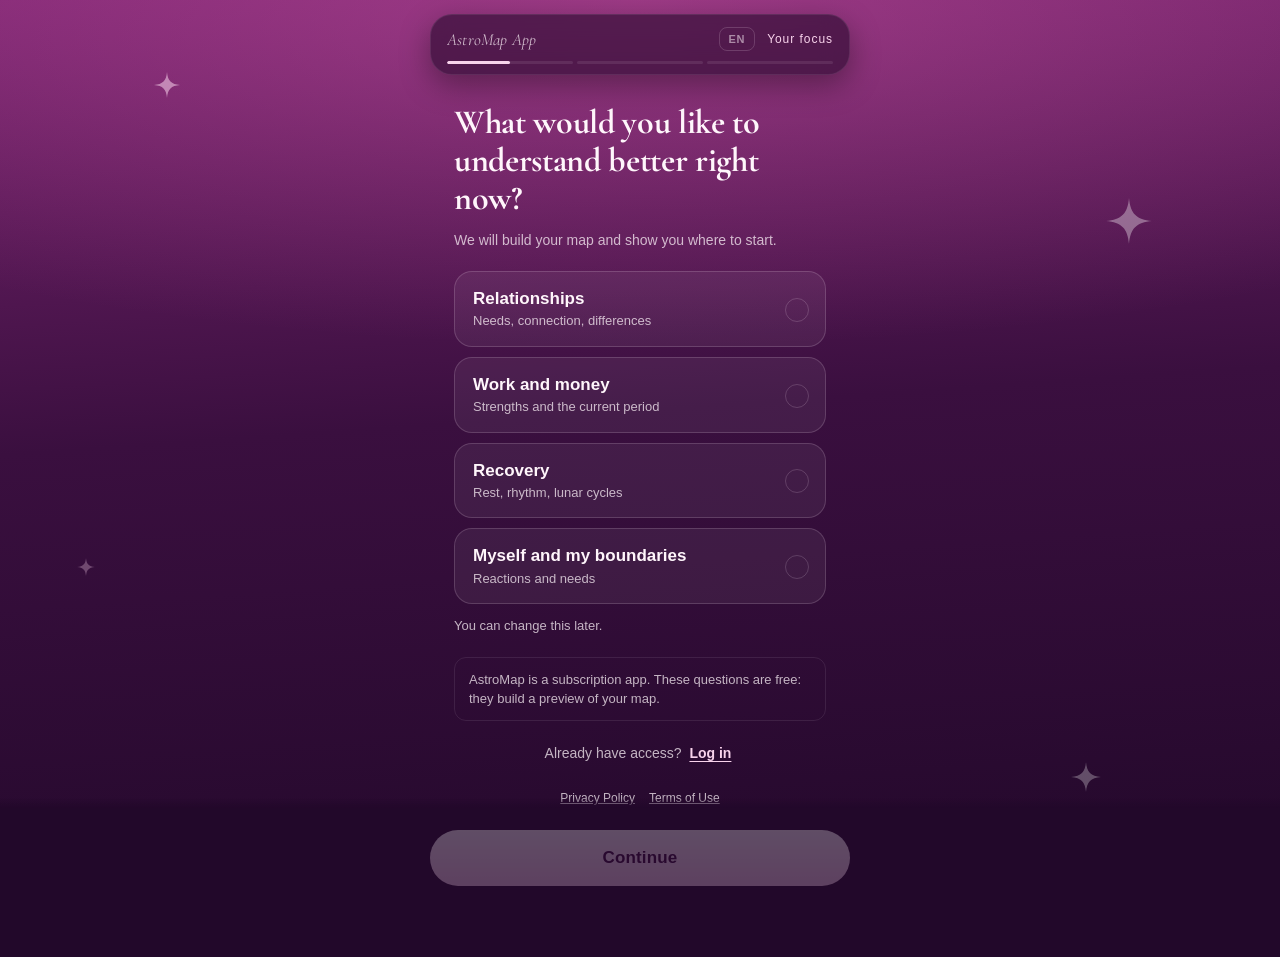
==== funnel/index.html @ 54c9ca43 "Funnel: recolour to the logo palette Plum-purple background with a magenta glow at the top, light pi" ====
<!DOCTYPE html>
<html lang="en">
<head>
<meta charset="utf-8">
<meta name="viewport" content="width=device-width, initial-scale=1, viewport-fit=cover">
<title>AstroMap App</title>
<link rel="icon" href="favicon.ico" sizes="any">
<link rel="icon" type="image/png" sizes="32x32" href="assets/icons/icon-32.png">
<link rel="icon" type="image/png" sizes="192x192" href="assets/icons/icon-192.png">
<link rel="apple-touch-icon" href="assets/icons/apple-touch-icon.png">
<script>
/* Страница открыта внутри нашего же окна оплаты (ссылка Gumroad «Continue
   shopping» ведёт обратно на astromap.me прямо в iframe). Ничего не
   рисуем, ничего не считаем и просим окно закрыться — человек и так уже на
   этой странице, снаружи. Чужие сайты, встроившие нас, сюда не попадают:
   доступ к адресу родителя есть только при общем origin. */
(function () {
  var framedByUs = false;
  try { framedByUs = window.self !== window.top && window.parent.location.origin === location.origin; } catch (e) {}
  if (!framedByUs) { return; }
  window.ASTROMAP_FRAMED = true;
  document.documentElement.style.display = 'none';
  try { window.parent.postMessage('astromap:close-pay', location.origin); } catch (e) {}
})();
</script>
<script>
/* ВСТРОЕННЫЙ БРАУЗЕР TIKTOK И ПЕРЕДАЧА В НАСТОЯЩИЙ.

   Здесь две вещи. Первая — признак «мы внутри TikTok» (window.ASTROMAP_INAPP):
   по нему flow.js открывает чекаут Gumroad окном поверх страницы, а не
   переходом, который TikTok блокирует (см. openEmbeddedCheckout).

   Вторая — запасной путь из этого окна: ссылка «Скопировать»
     astromap.me/?go=monthly&h=<ответы квиза>
   Вставленная в Safari/Chrome, она разбирается ниже: ответы квиза
   кладутся в localStorage (у встроенного браузера оно своё, и без этого
   продукт после оплаты попросил бы дату рождения заново), ставится отметка
   «ушёл на оплату», адрес стирается и страница уходит на чекаут. В Gumroad
   ответы не попадают: адрес стирается до ухода, а на чужой домен браузер
   отдаёт только origin. Старые ссылки с #h по-прежнему понимаются.

   Через «••• → Открыть в браузере» TikTok передаёт ИСХОДНУЮ ссылку из
   профиля, а не текущий адрес, поэтому этот путь ответов не переносит.

   Ссылки чекаута — те же, что CHECKOUT_URL / CHECKOUT_URL_YEAR в
   js/flow.js. Меняешь там — меняй и здесь. */
(function () {
  /* Признак встроенного браузера — не только по словам TikTok в
     user-agent: у разных версий и платформ строка разная, и на одном
     телефоне второй тестов TikTok не распознавался — страница делала
     автоматический переход, и TikTok показывал экран блокировки. Поэтому
     ещё и общий признак встроенного браузера:
       iPhone — у Safari, Chrome, Firefox и Edge в user-agent всегда есть
         «Safari/», у встроенных браузеров приложений (WKWebView) — нет.
         Сайт с домашнего экрана тоже без «Safari/», его отличает
         navigator.standalone.
       Android — встроенный браузер (WebView) помечен «; wv)». */
  var ua = navigator.userAgent;
  var INAPP = /musical_ly|bytedance|tiktok|trill_|aweme|bytelocale/i.test(ua) ||
    (/iPhone|iPad|iPod/.test(ua) && !/Safari\//.test(ua) && navigator.standalone !== true) ||
    (/Android/.test(ua) && /; wv\)/.test(ua));
  /* Проверка без телефона: localStorage.setItem('astromap.qa.inapp', '1')
     в консоли включает тот же режим, removeItem — выключает. */
  try { if (localStorage.getItem('astromap.qa.inapp') === '1') { INAPP = true; } } catch (e) {}
  window.ASTROMAP_INAPP = INAPP;
  /* Для ?fpdebug: три последних захода — когда, внутри TikTok или нет, с
     каким адресом (параметр h с ответами вырезан). По ним видно, открыл ли
     TikTok по «Открыть в браузере» ссылку с ?src=tiktok. */
  try {
    if (!/[?&]fpdebug(=|&|$)/.test(location.search)) {
      var log = JSON.parse(localStorage.getItem('astromap.dbg.landings') || '[]');
      log.unshift({ at: new Date().toISOString().slice(11, 19), inapp: INAPP,
        url: location.pathname + location.search.replace(/([?&]h=)[^&]*/, '$1…') });
      localStorage.setItem('astromap.dbg.landings', JSON.stringify(log.slice(0, 3)));
    }
  } catch (e) {}
  var CHECKOUT = {
    monthly: 'https://astromap.gumroad.com/l/astromap?monthly=true&wanted=true',
    yearly: 'https://astromap.gumroad.com/l/astromap?yearly=true&wanted=true'
  };
  var LANGS = ['en', 'pl', 'ru', 'uk', 'de', 'es', 'fr', 'it', 'pt', 'tr'];
  if (window.ASTROMAP_FRAMED) { return; }
  try {
    var q = new URLSearchParams(location.search);
    var plan = q.get('go');
    if (!CHECKOUT[plan] || INAPP) { return; }
    var h = (location.hash.match(/[#&]h=([^&]+)/) || [])[1] || q.get('h');
    if (h) {
      var bin = atob(h.replace(/-/g, '+').replace(/_/g, '/'));
      var bytes = new Uint8Array(bin.length);
      for (var i = 0; i < bin.length; i++) { bytes[i] = bin.charCodeAt(i); }
      var data = JSON.parse(new TextDecoder().decode(bytes));
      if (data && data.f && data.f.dob && data.f.dob.y) {
        localStorage.setItem('astromap.funnel', JSON.stringify(data.f));
      }
      var variant = data && data.f && data.f.v === 'q2' ? 'q2' : 'a';
      if (data && LANGS.indexOf(data.l) >= 0) { localStorage.setItem('astromap.lang', data.l); }
    }
    localStorage.setItem('astromap.checkout', JSON.stringify({ plan: plan, at: Date.now() }));
    sessionStorage.setItem('astromap.checkoutTab', '1');
    /* Этот переход — не новый заход по ссылке, а продолжение того же. */
    sessionStorage.setItem('astromap.visit', '1');
    window.ASTROMAP_HANDOFF = true;
    history.replaceState(null, '', location.pathname);
    /* Метка варианта эксперимента — см. withVariant() в flow.js. */
    location.replace(CHECKOUT[plan] + '&astro_v=' + (typeof variant === 'string' ? variant : 'a'));
  } catch (e) { /* битая ссылка — просто показываем воронку */ }
})();
</script>
<script>
/* Заход по ссылке — один на вкладку, в счётчик cf-worker/visits.js.
   Источник — ?utm_source (или короткое ?src), кампания — ?utm_campaign;
   без меток — домен, с которого перешли, иначе direct. Отправляется ДО
   переадресации ниже, чтобы купившие, пришедшие по ссылке, тоже
   считались: sendBeacon доживает до конца запроса и после ухода со страницы.

   Метка в sessionStorage — чтобы смена языка (это перезагрузка страницы)
   и «Назад» с чекаута не считались новым заходом. Тело — text/plain: так
   запрос «простой», без предварительного OPTIONS. Ни cookies, ни
   идентификатора человека не отправляется. Пустой VISITS_URL — ничего
   не шлём. */
(function () {
  var VISITS_URL = 'https://astromap-visits.egorrut3030.workers.dev/hit';
  try {
    if (!VISITS_URL || window.ASTROMAP_FRAMED || sessionStorage.getItem('astromap.visit')) { return; }
    sessionStorage.setItem('astromap.visit', '1');
    var q = new URLSearchParams(location.search);
    var source = q.get('utm_source') || q.get('src') || '';
    if (!source && document.referrer) {
      var host = new URL(document.referrer).hostname.replace(/^www\./, '');
      if (host && host !== location.hostname) { source = host; }
    }
    var body = JSON.stringify({ source: source || 'direct', campaign: q.get('utm_campaign') || '' });
    var blob = new Blob([body], { type: 'text/plain' });
    if (!(navigator.sendBeacon && navigator.sendBeacon(VISITS_URL, blob))) {
      fetch(VISITS_URL, { method: 'POST', body: blob, keepalive: true, mode: 'no-cors' })
        .catch(function () {});
    }
  } catch (e) { /* приватный режим или старый браузер — без счётчика */ }
})();
</script>
<script>
/* Воронка и продукт живут на одном адресе (astromap.me и astromap.me/product/),
   но человек, который уже купил, не должен снова проходить квиз и пейволл.
   Поэтому до отрисовки чего-либо:

   - доступ подтверждён (astromap.access, его пишет гейт продукта) → сразу в
     продукт;
   - доступа нет, но за последние трое суток человек ушёл на оплату
     (astromap.checkout, пишет flow.js перед переходом на Gumroad) → на гейт
     продукта в режиме «ключ пришёл на почту». Там же есть ссылка обратно на
     оплату — на случай, если он её не завершил.

   Один домен здесь не случайность: localStorage общий только в пределах
   одного origin, а продукт забирает из него данные квиза (astromap.funnel).
   Вынести продукт на поддомен значит потерять этот стык.

   ?funnel в адресе отключает переадресацию — чтобы можно было посмотреть
   воронку с браузера, где продукт уже открыт. */
(function () {
  /* Пришёл из TikTok в настоящий браузер (?src=tiktok — это ссылка из
     профиля, которую TikTok отдаёт по «Открыть в браузере»): сначала
     flow.js спрашивает воркер, нет ли ожидающей оплаты с этого телефона
     (кнопка «Оплатить через Apple Pay» в TikTok), и только если нет —
     вызывает эту переадресацию сам. Иначе старая отметка «ушёл на оплату»
     увела бы на гейт раньше, чем мы узнаем, что человек пришёл платить. */
  window.ASTROMAP_PAID_REDIRECT = paidRedirect;
  if (window.ASTROMAP_FRAMED) { return; }
  if (!window.ASTROMAP_INAPP && /[?&]src=tiktok(&|$)/.test(location.search)) {
    window.ASTROMAP_TT_ARRIVAL = true;
    return;
  }
  paidRedirect();
  function paidRedirect() {
  try {
    if (window.ASTROMAP_HANDOFF) { return; }   /* уже уходим на чекаут */
    /* Внутри TikTok — никаких автоматических переходов. Его браузер
       блокирует переход, который страница делает сама, без нажатия:
       купивший (или просто открывший окно оплаты) человек, вернувшись на
       astromap.me, видел вместо сайта «Open this link in your browser» с
       адресом product/?paid=1. Там остаётся воронка, а вход — по ссылке
       «Войти» на первом экране, то есть по нажатию. */
    if (window.ASTROMAP_INAPP) { return; }
    if (/[?&](funnel|fpdebug)(=|&|$)/.test(location.search)) { return; }
    var a = JSON.parse(localStorage.getItem('astromap.access') || 'null');
    if (a && a.email && a.licenseKey) { window.ASTROMAP_LEAVING = true; location.replace('product/'); return; }
    /* Та же вкладка, из которой уходили на оплату (sessionStorage живёт до
       закрытия вкладки), — это почти всегда «Назад» с чекаута Gumroad без
       оплаты. Его не отправляем на гейт с «ключ летит на почту». */
    if (sessionStorage.getItem('astromap.checkoutTab')) { return; }
    /* Пришёл из TikTok по ссылке из профиля, а ожидающей оплаты не нашлось:
       отметка «ушёл на оплату» тут почти наверняка старая, и экран «ключ
       летит на почту» человеку, который пришёл покупать, только мешает. */
    if (window.ASTROMAP_TT_ARRIVAL) { return; }
    var co = JSON.parse(localStorage.getItem('astromap.checkout') || 'null');
    if (co && co.at && Date.now() - co.at < 72 * 3600 * 1000) {
      /* Флаг для flow.js: страница уходит, шаги воронки не считаем. */
      window.ASTROMAP_LEAVING = true;
      location.replace('product/?paid=1');
    }
  } catch (e) { /* приватный режим — просто показываем воронку */ }
  }
})();
</script>
<script>
/* Язык выбирается до загрузки текстов: copy.js читает window.ASTROMAP_LANG.
   SUPPORTED держать в паре с ключами в copy.js и reading-copy.js и с пунктами
   меню #langMenu ниже. Ключ общий с продуктом — astromap.lang, поэтому язык,
   выбранный до оплаты, открывается и после неё.

   Если явного выбора ещё нет, один раз подставляем язык браузера
   (navigator.languages) — это не геолокация, а стандартный сигнал
   предпочтения, доступный статичному сайту. Так же сделано в продукте. */
(function () {
  var SUPPORTED = ['en', 'pl', 'ru', 'uk', 'de', 'es', 'fr', 'it', 'pt', 'tr'];
  var l = null;
  try { l = localStorage.getItem('astromap.lang'); } catch (e) {}
  if (!l) {
    var cands = (navigator.languages && navigator.languages.length)
      ? navigator.languages : [navigator.language || 'en'];
    for (var i = 0; i < cands.length && !l; i++) {
      var code = String(cands[i]).slice(0, 2).toLowerCase();
      if (SUPPORTED.indexOf(code) >= 0) { l = code; }
    }
  }
  if (!l || SUPPORTED.indexOf(l) < 0) { l = 'en'; }
  window.ASTROMAP_LANG = l;
  document.documentElement.lang = l;
})();
</script>
<script>
/* ВОРОНКА: основная — квиз v2 ('q2', js/quiz.js). Прежняя воронка ('a',
   экраны s1–s7 в flow.js) осталась в коде как запасная и открывается только
   по ?quiz=1 — в этой вкладке, без запоминания, чтобы случайная ссылка не
   закрепила человека в старой версии. Старое значение astromap.variant
   (времён теста 50/50) больше не читается: все видят квиз v2.

   ASTROMAP_TEST — проверочный заход: ?src=test…/utm_source=test…, метки
   deploy…/…check… (те же правила, что у сводки заходов) и localhost. Шаги
   воронки с такой вкладки не отправляются. */
(function () {
  var v = 'q2';
  try {
    var q = new URLSearchParams(location.search);
    if (q.get('quiz') === '1') { sessionStorage.setItem('astromap.oldFunnel', '1'); }
    if (q.get('quiz') === '2') { sessionStorage.removeItem('astromap.oldFunnel'); }
    if (sessionStorage.getItem('astromap.oldFunnel') === '1') { v = 'a'; }
    var src = String(q.get('utm_source') || q.get('src') || '').toLowerCase();
    var test = /^test|^deploy|check/.test(src) || /^(localhost|127\.0\.0\.1|\[::1\])$/.test(location.hostname);
    if (test) { sessionStorage.setItem('astromap.test', '1'); }
    window.ASTROMAP_TEST = test || sessionStorage.getItem('astromap.test') === '1';
  } catch (e) { v = 'q2'; }
  window.ASTROMAP_VARIANT = v;
  document.documentElement.setAttribute('data-variant', v);
})();
</script>
<link rel="stylesheet" href="css/tokens.css">
<link rel="stylesheet" href="css/flow.css">
</head>
<body>

<!-- декор фона. SVG инлайновый: <use href="file.svg#id"> не работает по file:// -->
<div class="sky" aria-hidden="true">
  <svg class="s1" viewBox="0 0 100 100"><path d="M50 0C53 34 66 47 100 50 66 53 53 66 50 100 47 66 34 53 0 50 34 47 47 34 50 0Z" fill="#F8D3EC"/></svg>
  <svg class="s2" viewBox="0 0 100 100"><path d="M50 0C53 34 66 47 100 50 66 53 53 66 50 100 47 66 34 53 0 50 34 47 47 34 50 0Z" fill="#FFFFFF"/></svg>
  <svg class="s3" viewBox="0 0 100 100"><path d="M50 0C53 34 66 47 100 50 66 53 53 66 50 100 47 66 34 53 0 50 34 47 47 34 50 0Z" fill="#F8D3EC"/></svg>
  <svg class="s4" viewBox="0 0 100 100"><path d="M50 0C53 34 66 47 100 50 66 53 53 66 50 100 47 66 34 53 0 50 34 47 47 34 50 0Z" fill="#FFFFFF"/></svg>
</div>

<div class="app">

  <header class="top" id="top">
    <div class="top__pill">
      <div class="top__row">
        <!-- Назад и фазы — только у квиза v2 (js/quiz.js). -->
        <button class="top__back hidden" id="qBack" type="button"></button>
        <span class="top__brand" data-t="brand"></span>
        <span class="top__right">
        <!-- Десяти языкам не хватит места рядными пилюлями, как хватало
             двум: кнопка с текущим кодом раскрывает список родных названий.
             Тот же приём, что в шапке продукта. -->
        <span class="lang" role="group" aria-label="Language">
          <button class="lang__b lang__toggle" id="langToggle" type="button"
            aria-haspopup="listbox" aria-expanded="false" aria-controls="langMenu">EN</button>
          <div class="langmenu" id="langMenu" role="listbox" hidden>
            <button class="langmenu__item" type="button" data-lang="en" role="option">English</button>
            <button class="langmenu__item" type="button" data-lang="pl" role="option">Polski</button>
            <button class="langmenu__item" type="button" data-lang="ru" role="option">Русский</button>
            <button class="langmenu__item" type="button" data-lang="uk" role="option">Українська</button>
            <button class="langmenu__item" type="button" data-lang="de" role="option">Deutsch</button>
            <button class="langmenu__item" type="button" data-lang="es" role="option">Español</button>
            <button class="langmenu__item" type="button" data-lang="fr" role="option">Français</button>
            <button class="langmenu__item" type="button" data-lang="it" role="option">Italiano</button>
            <button class="langmenu__item" type="button" data-lang="pt" role="option">Português</button>
            <button class="langmenu__item" type="button" data-lang="tr" role="option">Türkçe</button>
          </div>
        </span>
          <span class="top__pct" id="pct"></span>
        </span>
      </div>
      <div class="bar" id="bar" role="progressbar" aria-valuemin="0" aria-valuemax="100"
           data-tlabel="a11y.progress">
        <i class="bar__seg"></i><i class="bar__seg"></i><i class="bar__seg"></i><i class="bar__seg"></i><i class="bar__seg"></i>
      </div>
    </div>
  </header>

  <main>

    <!-- ===================================================== 1. дата -->
    <section class="scr is-active" id="s1">
      <p class="eyebrow" data-t="s1.eyebrow"></p>
      <h1 class="h1" data-t="s1.title"></h1>
      <div class="fields">
        <div class="field">
          <label class="field__lab" for="d1" data-t="s1.day"></label>
          <select id="d1"></select>
        </div>
        <div class="field">
          <label class="field__lab" for="m1" data-t="s1.month"></label>
          <select id="m1"></select>
        </div>
        <div class="field">
          <label class="field__lab" for="y1" data-t="s1.year"></label>
          <select id="y1"></select>
        </div>
      </div>
      <!-- Результат первого шага — не строчка, а первая точка на карте.
           Круг и легенда рисуются одним и тем же кодом на всех экранах
           (js/wheel.js), поэтому на третьем экране это буквально та же
           карта, в которую доехали ещё две точки. -->
      <div class="res hidden" id="s1res">
        <div class="mapbox" id="s1map"></div>
        <div class="res__lab" data-t="s1.resultLabel"></div>
        <div class="res__val" id="s1sign"></div>
        <div class="res__txt" id="s1line"></div>
        <div class="res__meta" id="s1el"></div>
        <p class="mapnote" id="s1mapnote"></p>
      </div>
      <!-- Вход для тех, кто уже купил, но открыл сайт на новом устройстве
           или после очистки браузера: переадресация в <head> их не видит. -->
      <p class="signin"><span data-t="access.s1Q"></span> <a href="product/" data-t="access.s1Link"></a></p>
    </section>

    <!-- ===================================================== 2. темы -->
    <section class="scr" id="s2">
      <p class="eyebrow" data-t="s2.eyebrow"></p>
      <h1 class="h1" data-t="s2.title"></h1>
      <p class="hint" data-t="s2.hint"></p>
      <div class="tiles" id="tiles" role="group" data-tlabel="a11y.themes"></div>
    </section>

    <!-- ===================================================== 3. время и место -->
    <section class="scr" id="s3">
      <p class="eyebrow" data-t="s3.eyebrow"></p>
      <h1 class="h1" data-t="s3.title"></h1>
      <p class="hint" data-t="s3.hint"></p>
      <div class="fields">
        <div class="field">
          <label class="field__lab" for="hh" data-t="s3.hour"></label>
          <select id="hh"></select>
        </div>
        <div class="field">
          <label class="field__lab" for="mm" data-t="s3.minute"></label>
          <select id="mm"></select>
        </div>
      </div>
      <label class="check">
        <input type="checkbox" id="noTime">
        <span data-t="s3.unknown"></span>
      </label>
      <!-- Город ищется, а не выбирается из списка: список один на все десять
           языков и в нём 864 города — прокруткой такой не берут. Поиск
           понимает кириллицу и местные написания (см. cities.js). -->
      <div class="fields fields--stack">
        <div class="field field--wide citypick">
          <label class="field__lab" for="city" data-t="s3.city"></label>
          <!-- Поле и подсказки в отдельной обёртке: меню отсчитывается от её
               низа, то есть висит прямо под полем, а не под ссылкой ручного
               ввода, как было, когда якорем служил весь .citypick. -->
          <div class="citypick__box">
            <input type="text" id="city" class="citypick__input" autocomplete="off"
              role="combobox" aria-expanded="false" aria-autocomplete="list" aria-controls="cityMenu">
            <div class="citypick__menu" id="cityMenu" role="listbox" hidden></div>
          </div>
          <input type="hidden" id="cityJson" value="">
          <button type="button" class="citypick__manualtoggle" id="cityManual"></button>
          <div class="citypick__manualbox" id="cityManualBox" hidden>
            <input type="text" id="cityManualName" autocomplete="off">
            <select id="cityManualOffset"></select>
            <button type="button" class="citypick__manualapply" id="cityManualApply"></button>
          </div>
        </div>
      </div>
      <!-- Стадии расчёта. Каждая строка соответствует операции, которая
           действительно выполняется в этот момент (см. calcChart в flow.js);
           выдуманных шагов здесь нет. -->
      <ol class="calc hidden" id="calc"></ol>
      <div class="mapbox hidden" id="s3map"></div>

      <!-- Большая тройка одним объектом, а не тремя карточками подряд:
           Солнце, Луна и Асцендент — это одна конфигурация, и три
           отдельных блока читались бы как три независимых результата. -->
      <div class="big3 hidden" id="big3"></div>
      <p class="res__meta hidden" id="s3note"></p>
    </section>

    <!-- ===================================================== 4. партнёр -->
    <section class="scr" id="s4">
      <p class="eyebrow" data-t="s4.eyebrow"></p>
      <h1 class="h1" data-t="s4.title"></h1>
      <p class="hint" data-t="s4.hint"></p>
      <div class="fields">
        <div class="field">
          <label class="field__lab" for="d2" data-t="s1.day"></label>
          <select id="d2"></select>
        </div>
        <div class="field">
          <label class="field__lab" for="m2" data-t="s1.month"></label>
          <select id="m2"></select>
        </div>
        <div class="field">
          <label class="field__lab" for="y2" data-t="s1.year"></label>
          <select id="y2"></select>
        </div>
      </div>
      <div class="score hidden" id="scoreBox">
        <div class="score__num" id="scoreNum">0</div>
        <div class="score__lab" data-t="s4.scoreLabel"></div>
        <div class="track"><i class="track__fill" id="scoreFill"></i></div>
        <div class="score__t" id="scoreT"></div>
        <div class="score__d" id="scoreD"></div>
        <div class="score__foot" data-t="s4.scoleFoot"></div>
      </div>
    </section>

    <!-- ===================================================== 5. сводка -->
    <section class="scr" id="s5">
      <p class="eyebrow" data-t="s5.eyebrow"></p>
      <h1 class="h1" data-t="s5.title"></h1>
      <!-- Собранная карта, а не сводка формы: круг, который человек строил
           четыре экрана, его основа, его фокус и небо над ней прямо сейчас.
           Таблица «ключ — значение» на этом месте читалась как страница
           подтверждения заказа. -->
      <div class="mapbox" id="s5map"></div>
      <div class="sum" id="sum"></div>

      <!-- Превью продукта на данных этого человека. Считается тем же кодом,
           что и сам продукт (см. js/preview.js), поэтому цифры здесь и после
           оплаты — один расчёт. Если ядро не загрузилось, блок остаётся
           пустым и экран работает как раньше. -->
      <section class="pv hidden" id="pv">
        <h2 class="pv__h" id="pvH"></h2>
        <p class="pv__sub" id="pvSub"></p>
        <div class="pv__tabs" id="pvTabs" role="tablist"></div>
        <div class="pv__body" id="pvBody"></div>
      </section>

      <p class="hint" data-t="s5.ready"></p>
    </section>

    <!-- ===================================================== 6. пейволл -->
    <section class="scr" id="s6">
      <p class="eyebrow" data-t="paywall.eyebrow"></p>
      <h1 class="h1" data-t="paywall.title"></h1>
      <!-- Пейволл показывает ИХ карту и ИХ небо, а не общий прайс: человек
           к этому моменту уже видел продукт в превью, и цена продолжает
           начатое, а не открывает новую сделку. -->
      <p class="pw__me" id="pwMe"></p>

      <!-- Цена стоит сразу под строкой про фокус, а не в конце экрана: до
           переноса она лежала после карты, блока «небо движется» и списка
           «что открывается», то есть ниже сгиба на любом телефоне, и её
           видели только те, кто долистал. Условия подписки (planDisc) едут
           вместе с ценой — это один блок, и разносить их нельзя.
           Строка согласия остаётся внизу, рядом с кнопкой, на которую
           ссылается. -->
      <div class="plan">
        <div class="plan__t" data-t="paywall.planTitle"></div>
        <div class="plan__p" id="planPrice"></div>
        <div class="plan__after" id="planAfter"></div>
        <p class="disc" id="planDisc"></p>
      </div>

      <!-- Ключ приходит на почту — говорим это ДО оплаты, крупно, а не
           мелким шрифтом: иначе после Gumroad человек не знает, что искать. -->
      <div class="keynote">
        <svg class="keynote__ic" viewBox="0 0 48 40" aria-hidden="true">
          <rect x="2" y="8" width="44" height="30" rx="6" fill="none" stroke="currentColor" stroke-width="2.4"/>
          <path d="M3.5 10.5 24 25l20.5-14.5" fill="none" stroke="currentColor" stroke-width="2.4" stroke-linejoin="round"/>
          <circle cx="36" cy="8" r="6.5" fill="#3A0F3F" stroke="currentColor" stroke-width="2.4"/>
          <path d="M36 5v6M33 8h6" stroke="currentColor" stroke-width="2.4" stroke-linecap="round"/>
        </svg>
        <div>
          <div class="keynote__t" data-t="access.keyTitle"></div>
          <p class="keynote__d" data-t="access.keyText"></p>
        </div>
      </div>

      <div class="mapbox mapbox--pw" id="pwMap"></div>
      <div class="pw__moves" id="pwMoves"></div>
      <div class="inc" id="inc"></div>

      <!-- Соцдоказательства здесь нет намеренно: цифр пользователей у продукта
           пока не существует. Когда появятся реальные — вставлять сюда,
           селектор .plan + .proof, и только проверяемые формулировки. -->

      <p class="legal" id="legal"></p>
      <p class="legal checkout-note hidden" id="checkoutNote"></p>
      <p class="signin"><span data-t="access.paidQ"></span> <a href="product/" data-t="access.paidLink"></a></p>
    </section>

    <!-- ===================================================== 7. recovery -->
    <section class="scr" id="s7">
      <p class="eyebrow" data-t="paywall.eyebrow"></p>
      <h1 class="h1" data-t="recovery.title"></h1>
      <p class="hint" data-t="recovery.sub"></p>

      <!-- Опроса «что вас остановило» здесь больше нет: отказ от месячного
           плана ведёт прямо к годовому, без промежуточного шага. Блок
           годового плана поэтому и не скрыт — он единственное, что на этом
           экране есть. -->
      <div class="alt" id="altBox">
        <div class="alt__t" data-t="recovery.yearTitle"></div>
        <div class="alt__p" id="onePrice"></div>
        <p class="disc" id="oneDisc"></p>
        <!-- Экран годового плана — это списание денег, значит нужна та же
             строка согласия, что и на пейволле, с названием ЭТОЙ кнопки. -->
        <p class="legal" id="legalYear"></p>
        <p class="legal checkout-note hidden" id="checkoutNoteYear"></p>
      </div>

      <!-- Ключ приходит на почту — говорим это ДО оплаты, крупно, а не
           мелким шрифтом: иначе после Gumroad человек не знает, что искать. -->
      <div class="keynote">
        <svg class="keynote__ic" viewBox="0 0 48 40" aria-hidden="true">
          <rect x="2" y="8" width="44" height="30" rx="6" fill="none" stroke="currentColor" stroke-width="2.4"/>
          <path d="M3.5 10.5 24 25l20.5-14.5" fill="none" stroke="currentColor" stroke-width="2.4" stroke-linejoin="round"/>
          <circle cx="36" cy="8" r="6.5" fill="#3A0F3F" stroke="currentColor" stroke-width="2.4"/>
          <path d="M36 5v6M33 8h6" stroke="currentColor" stroke-width="2.4" stroke-linecap="round"/>
        </svg>
        <div>
          <div class="keynote__t" data-t="access.keyTitle"></div>
          <p class="keynote__d" data-t="access.keyText"></p>
        </div>
      </div>
      <p class="signin"><span data-t="access.paidQ"></span> <a href="product/" data-t="access.paidLink"></a></p>
    </section>

  </main>
</div>

<div class="dock">
  <div class="dock__in">
    <button class="cta cta--ghost hidden" id="ghost" type="button"></button>
    <button class="cta" id="cta" type="button" disabled></button>
  </div>
</div>

<script src="js/cities.js"></script>
<script src="js/wheel.js"></script>
<script src="js/preview.js"></script>
<script src="js/astro.js"></script>
<script src="js/copy.js"></script>
<!-- Тексты выбранного языка. В copy.js лежат только en и pl, остальные восемь
     — отдельными файлами по 14–21 КБ, и подключается ровно один: грузить
     все десять ради одного было бы около 350 КБ до первой отрисовки.

     document.write здесь потому, что статике больше нечем: src в разметке
     не бывает динамическим, а любая асинхронная догрузка означала бы, что
     flow.js стартует раньше текстов. Запись синхронная, скрипт свой же,
     не со стороннего домена — это тот случай, где браузеры её не режут.
     Файла нет или не догрузился — COPY остаётся английским, и воронка
     работает дальше. -->
<script>
(function () {
  var l = window.ASTROMAP_LANG;
  if (l && l !== 'en' && l !== 'pl') {
    document.write('<script src="js/lang/' + l + '.js"><\/script>');
  }
})();
</script>
<script src="js/flow.js"></script>
<!-- Квиз v2 — только в его варианте эксперимента: прежней воронке эти
     25 КБ не нужны. Тексты: английский (он же запасной) + один язык. -->
<script>
(function () {
  if (window.ASTROMAP_VARIANT !== 'q2' || window.ASTROMAP_HANDOFF || window.ASTROMAP_FRAMED) { return; }
  var l = window.ASTROMAP_LANG;
  document.write('<script src="js/quiz-copy.js"><\/script>');
  if (l && l !== 'en') { document.write('<script src="js/lang/' + l + '-quiz.js"><\/script>'); }
  document.write('<script src="js/quiz.js"><\/script>');
})();
</script>
</body>
</html>
---- funnel/css/tokens.css ----
/* tokens.css — палитра и типографика воронки AstroMap App.
   Макета не было: значения выбраны мной, поэтому в комментарии указано
   назначение и контраст, а не узел Figma.

   Палитра «ночное небо» выбрана специально отличной от всех четырёх серий
   постеров (крем/чёрный, бордо, розово-сиреневый, ледяной), чтобы воронка
   читалась как продукт, а не как ещё один баннер.
*/
:root {
  /* ПАЛИТРА ЛОГОТИПА: сливово-фиолетовый фон с мадженто-свечением сверху
     и светлая розово-белая «планета» вторым цветом. Контраст проверен
     числами на самом светлом (#7A2470, только под шапкой) и основном фоне. */

  /* фон */
  --bg-0:        #3A0F3F;   /* основной фон страницы */
  --bg-1:        #7A2470;   /* верх градиента — свечение, как вокруг планеты */
  --bg-2:        #22082A;   /* низ градиента */
  --glow:        rgba(214, 92, 170, 0.42);  /* радиальное свечение сверху */

  /* текст */
  --ink:         #FFF6FB;   /* основной текст. На --bg-0 контраст 15:1 */
  --ink-dim:     rgba(255, 246, 251, 0.72);  /* подписи, хинты. ~8.2:1 */
  --ink-faint:   rgba(255, 246, 251, 0.52);  /* legal, сноски. ~4.8:1 */

  /* второй цвет — светлая «планета». Имена --gold* оставлены, чтобы не
     переписывать сотню правил: это роль (акцент), а не оттенок. */
  --gold:        #F8D3EC;   /* заливка CTA, цифры, активная рамка */
  --gold-soft:   rgba(248, 211, 236, 0.16);  /* фон выбранной плитки */
  --gold-line:   rgba(248, 211, 236, 0.50);  /* рамка выбранной плитки */
  --on-gold:     #3B0E3E;   /* текст на светлой заливке. Контраст 11.8:1 */
  --cta-fill:    linear-gradient(180deg, #FFFFFF 0%, #F6D2EA 100%);

  /* поверхности */
  --card:        rgba(255, 255, 255, 0.06);
  --card-line:   rgba(255, 236, 248, 0.17);
  --card-line-2: rgba(255, 236, 248, 0.09);

  /* геометрия */
  --pad:         24px;      /* боковой отступ; на 320px становится 16px */
  --radius:      18px;
  --radius-sm:   12px;
  --cta-h:       56px;

  /* типографика */
  --serif: 'CormorantG', 'Cormorant Garamond', Georgia, serif;
  --sans:  -apple-system, BlinkMacSystemFont, 'Segoe UI', Roboto,
           'Helvetica Neue', Arial, sans-serif;

  /* Дисплейные кегли. Серif — только заголовки и цифры результата.
     UI-текст, кнопки и legal — sans: Cormorant на 13px нечитаем. */
  --t-h1:        34px;
  --t-h1-lh:     38px;      /* высота задана явно: line-height множителем
                               ломает вертикаль при смене текста */
  --t-eyebrow:   13px;
  --t-body:      15px;
  --t-legal:     11px;
  --t-display:   44px;      /* знак/градус в карточке результата */
}

@font-face {
  font-family: 'CormorantG';
  src: url('../assets/fonts/CG-Roman.ttf') format('truetype');
  font-weight: 300 700;
  font-style: normal;
  font-display: swap;
}
@font-face {
  font-family: 'CormorantG';
  src: url('../assets/fonts/CG-Italic.ttf') format('truetype');
  font-weight: 300 700;
  font-style: italic;
  font-display: swap;
}
---- funnel/css/flow.css ----
/* flow.css — вёрстка экранов воронки.
   Ограничения из handoff.md соблюдены:
   - никакого flex `gap` (не работает в Safari < 14.1) — только margin;
   - SVG-спрайт инлайновый в index.html, чтобы работал по file://;
   - проверено на 320px и на высоком экране.
*/

* { margin: 0; padding: 0; box-sizing: border-box; }

html, body { height: 100%; }

/* ФОН ВОРОНКИ. Одно место на все экраны и обе страницы.

   ЧТО БЫЛО СЛОМАНО. Градиент стоял на body без background-repeat, то есть с
   умолчанием `repeat`. Плитка градиента высотой в экран замощала страницу по
   вертикали, и на каждой границе плиток тёмный конец (--bg-2) стыкался с
   фиолетовым началом (--bg-1) — резкой горизонтальной линией. Замер при
   прокрутке на 400px: соседние строки пикселей #0a0b1d и #161239, скачок
   яркости 47. Именно эта линия видна на скриншотах с телефона, и из-за неё
   же «фон менялся» между шагами: чем длиннее страница, тем больше плиток и
   тем в других местах экрана оказывались стыки.

   ЧТО ТЕПЕРЬ. no-repeat — плитка одна. Высота задана в единицах экрана, а не
   в процентах от страницы: процент считался бы от высоты документа, а она у
   воронки на каждом шаге своя (форма 780px, расчёт 841, пейволл 1710), и
   градиент каждый раз растягивался бы по-новому. Ниже градиента лежит --bg-2
   — тот самый цвет, которым градиент заканчивается, поэтому перехода не
   видно вовсе.

   attachment: fixed привязывает градиент к экрану, а не к странице, поэтому
   он не сдвигается и при прокрутке — а воронка прокручивает сама, например
   к собранной карте после расчёта, и без этого верх экрана в такие моменты
   темнел. Важно, что это свойство, а не отдельный слой: предыдущая попытка
   держала фон на position: fixed псевдоэлементе с отрицательным z-index, а
   такой слой во встроенных браузерах (телеграмный и прочие WKWebView на iOS)
   композитится отдельно и подрисовывается не всегда целиком. У attachment
   деградация безопасная: движок, который его не применит, просто нарисует
   фон в потоке — как в абзаце выше, без швов и без артефактов.

   Единицы vh, а не dvh, намеренно: dvh меняется, когда прячется адресная
   строка, и градиент вместе с ней ездил бы. */
html {
  background-color: var(--bg-2);
  background-image: radial-gradient(130% 55% at 50% 0%, var(--glow), transparent 70%),
    linear-gradient(176deg, var(--bg-1) 0%, var(--bg-0) 46%, var(--bg-2) 100%);
  background-repeat: no-repeat;
  background-size: 100% 100vh;
  background-position: top center;
  background-attachment: fixed;
}

/* Фон целиком задан на html выше. body намеренно прозрачен: два фона на
   двух элементах — это два разных градиента, которые рано или поздно
   разъедутся. Если понадобится ровная заливка без градиента, убрать строку
   background-image у html — останется плоский --bg-2. */
body {
  background: transparent;
  color: var(--ink);
  font-family: var(--sans);
  font-size: var(--t-body);
  -webkit-font-smoothing: antialiased;
  overflow-x: hidden;
}


.app {
  position: relative;
  max-width: 420px;
  min-height: 100%;
  margin: 0 auto;
  padding: 92px var(--pad) 0;
  display: flex;
  flex-direction: column;
}
@media (max-width: 340px) { .app { padding: 92px 16px 0; } }

/* --- декор: звёзды на фоне ------------------------------------------------ */
.sky { position: fixed; inset: 0; pointer-events: none; z-index: 0; }
.sky svg { position: absolute; }
.sky .s1 { top: 8%;  left: 12%; width: 26px; opacity: .55; }
.sky .s2 { top: 22%; right: 10%; width: 46px; opacity: .35; }
.sky .s3 { top: 62%; left: 6%;  width: 18px; opacity: .3; }
.sky .s4 { bottom: 12%; right: 14%; width: 30px; opacity: .28; }

/* --- шапка с прогрессом -----------------------------------------------------
   Раньше просто прокручивалась вместе с контентом (position: relative).
   Теперь — плавающая стеклянная капсула, зафиксированная сверху, по образцу
   референса: тот же приём, что и в продукте (product/css/app.css), но в
   палитре и ширине воронки (max-width колонки — 420px, как у .app). */
/* z-index 20, а не 5. Экран (.scr) контекста наложения не создаёт (см.
   ниже), поэтому .citypick с его z-index 5 сравнивается с шапкой напрямую —
   и при равных пятёрках побеждал тот, кто позже в разметке, то есть поле
   города. Меню языков, выпадающее из шапки, рисовалось ПОД полем: «Minsk,
   Belarus» проступало сквозь список, и он выглядел полупрозрачным, хотя фон
   у него сплошной. Шапка должна быть выше всего содержимого экрана и дока. */
.top {
  position: fixed; top: 14px; left: 0; right: 0; z-index: 20;
  display: flex; justify-content: center;
  padding: 0 var(--pad); pointer-events: none;
}
@media (max-width: 340px) { .top { padding: 0 16px; } }
.top.hidden { display: none !important; }
.top__pill {
  pointer-events: auto; width: 100%; max-width: 420px;
  padding: 12px 16px 10px;
  background: rgba(42,10,47,.62);
  backdrop-filter: blur(14px); -webkit-backdrop-filter: blur(14px);
  border: 1px solid var(--card-line-2); border-radius: 22px;
  box-shadow: 0 10px 30px rgba(0,0,0,.35);
}
.top__row { display: flex; align-items: center; justify-content: space-between; }
.top__brand {
  font-family: var(--serif);
  font-size: 17px;
  font-style: italic;
  letter-spacing: .01em;
  color: var(--ink-dim);
}
.top__pct { font-size: 12px; letter-spacing: .08em; color: var(--gold); }
.top__right { display: flex; align-items: center; }
.lang { display: flex; margin-right: 12px; }
.lang__b {
  padding: 5px 9px; border: 1px solid var(--card-line); border-radius: 8px;
  background: transparent; color: var(--ink-faint);
  font-family: var(--sans); font-size: 11px; font-weight: 700; letter-spacing: .06em;
  cursor: pointer;
}
.lang__b + .lang__b { margin-left: 4px; }
.lang__b.on { background: var(--gold-soft); color: var(--ink); border-color: var(--gold-line); }
.lang__b:focus-visible { outline: 2px solid var(--gold); outline-offset: 2px; }
.bar { margin-top: 10px; display: flex; height: 3px; }
.bar__seg {
  flex: 1 1 auto;
  background: var(--card-line-2);
  border-radius: 2px;
  transition: background .35s ease;
}
.bar__seg + .bar__seg { margin-left: 4px; }   /* вместо gap, см. handoff.md */
.bar__seg.is-on { background: var(--gold); }

/* --- экран --------------------------------------------------------------- */
/* Запас под док: на recovery в нём две кнопки, и при 108px нижний текст
   уходил под них. */
/* ПОЧЕМУ У ЭКРАНА НЕТ z-index.

   Был `z-index: 1`. Этого хватало, чтобы перекрыть декоративный слой звёзд
   (.sky, z-index 0), но попутно экран становился контекстом наложения — и всё
   внутри него оказывалось запертым на уровне 1. В том числе подсказки городов:
   у .citypick честно стоит z-index 5, но пятёрка считается ВНУТРИ экрана, а
   сам экран для дока (z-index 3) остаётся единицей. Замер: на 320x568 нижние
   7px строки «Barysaw, Belarus» закрашены доком, elementFromPoint в этой
   точке возвращает .dock, на 360x640 — .cta. Это и есть «результат обрезан».

   Без z-index экран остаётся позиционированным, но контекста не создаёт:
   звёзды он по-прежнему перекрывает (они идут раньше в разметке и лежат на
   том же уровне), а z-index 5 подсказок теперь сравнивается с тройкой дока
   напрямую. Обычное содержимое экрана при этом по-прежнему уходит ПОД док —
   так и задумано.

   env(safe-area-inset-bottom) — чтобы на телефонах с домашней полосой низ
   последнего экрана не упирался в неё. */
.scr {
  display: none; position: relative;
  padding-bottom: calc(152px + env(safe-area-inset-bottom, 0px));
}
/* `backwards`, а не `both`. Анимация двигает transform, а элемент с
   анимацией, которая продолжает действовать, остаётся контекстом наложения —
   при `both` она действует всегда, и экран запирал внутри себя подсказки
   городов даже спустя минуту после появления (проверено: у section#s3
   computed transform не none, elementFromPoint на строке списка возвращал
   .dock). При `backwards` анимация перестаёт действовать, как только
   отыграла, и элемент снова обычный.

   Картинка не меняется: конечный кадр — opacity: 1 и transform: none, то
   есть ровно то, что у экрана и так в стилях, удерживать его незачем. */
.scr.is-active { display: block; animation: fade .32s ease backwards; }
@keyframes fade { from { opacity: 0; transform: translateY(8px); } to { opacity: 1; transform: none; } }

.eyebrow {
  margin-top: 26px;
  font-size: var(--t-eyebrow);
  letter-spacing: .14em;
  text-transform: uppercase;
  color: var(--gold);
}
.h1 {
  margin-top: 12px;
  font-family: var(--serif);
  font-weight: 700;
  font-size: var(--t-h1);
  line-height: var(--t-h1-lh);
  letter-spacing: -.01em;
}
.hint { margin-top: 12px; font-size: 14px; line-height: 21px; color: var(--ink-dim); }

/* --- поля ---------------------------------------------------------------- */
.fields { margin-top: 22px; display: flex; }
.field { flex: 1 1 0; }
.field + .field { margin-left: 8px; }
.field__lab {
  display: block;
  font-size: 11px;
  letter-spacing: .1em;
  text-transform: uppercase;
  color: var(--ink-faint);
  margin-bottom: 6px;
}
select {
  -webkit-appearance: none;
  appearance: none;
  width: 100%;
  height: 52px;
  padding: 0 12px;
  border: 1px solid var(--card-line);
  border-radius: var(--radius-sm);
  background: var(--card);
  color: var(--ink);
  font-family: var(--sans);
  font-size: 16px;              /* < 16px заставляет iOS зумить экран */
  background-image:
    linear-gradient(45deg, transparent 50%, var(--ink-dim) 50%),
    linear-gradient(135deg, var(--ink-dim) 50%, transparent 50%);
  background-position: calc(100% - 17px) 23px, calc(100% - 12px) 23px;
  background-size: 5px 5px, 5px 5px;
  background-repeat: no-repeat;
  transition: border-color .2s ease, box-shadow .2s ease;
}
select:focus { outline: none; border-color: var(--gold-line); box-shadow: 0 0 0 3px var(--gold-soft); }
select:focus-visible { outline: 2px solid var(--gold); outline-offset: 2px; }
.field--wide { flex: 1 1 100%; }
.fields--stack { display: block; }
.fields--stack .field + .field { margin-left: 0; margin-top: 12px; }

.check {
  margin-top: 14px;
  display: flex;
  align-items: center;
  font-size: 14px;
  color: var(--ink-dim);
  cursor: pointer;
}
.check input { width: 20px; height: 20px; margin-right: 10px; accent-color: var(--gold); }

/* --- карточка результата -------------------------------------------------- */
.res {
  margin-top: 22px;
  padding: 20px;
  border: 1px solid var(--card-line);
  border-radius: var(--radius);
  background: var(--card);
}
.res + .res { margin-top: 10px; }
.res__lab {
  font-size: 11px;
  letter-spacing: .12em;
  text-transform: uppercase;
  color: var(--gold);
}
.res__val {
  margin-top: 4px;
  font-family: var(--serif);
  font-weight: 700;
  font-size: var(--t-display);
  line-height: 48px;
}
.res__deg { font-size: 20px; color: var(--ink-dim); font-weight: 500; }
.res__txt { margin-top: 8px; font-size: 15px; line-height: 22px; color: var(--ink-dim); }
.res__meta { margin-top: 10px; font-size: 12px; color: var(--ink-faint); }

/* --- стадии расчёта ---------------------------------------------------------
   Раньше здесь была одна строка с бегущими точками и пауза в 1100 мс, за
   которой ничего не происходило. Теперь список шагов, и каждый шаг —
   настоящая операция: перевод времени рождения в UTC, Солнце, Луна,
   Асцендент. Маркер показывает состояние: идёт, сделано.

   Не .hidden целиком, а построчно: человек должен видеть, что уже посчитано,
   а не одну подменяющуюся строку — иначе непонятно, сколько ещё ждать. */
.calc { margin: 22px 0 0; padding: 0; list-style: none; }
.calc__s {
  display: flex; align-items: center; gap: 10px; padding: 5px 0;
  font-size: 14px; color: var(--ink-faint);
  transition: color .2s ease;
}
.calc__m {
  flex: 0 0 auto; width: 14px; height: 14px; border-radius: 50%;
  border: 1px solid var(--card-line); position: relative;
}
.calc__s.is-now { color: var(--ink); }
.calc__s.is-now .calc__m { border-color: var(--gold); }
.calc__s.is-now .calc__m::after {
  content: ''; position: absolute; inset: 3px; border-radius: 50%;
  background: var(--gold); animation: calc-pulse 1s ease-in-out infinite;
}
.calc__s.is-done { color: var(--ink-dim); }
.calc__s.is-done .calc__m { border-color: var(--gold-line); background: var(--gold-soft); }
.calc__s.is-done .calc__m::after {
  content: ''; position: absolute; left: 4px; top: 1px; width: 4px; height: 8px;
  border: solid var(--gold); border-width: 0 1.5px 1.5px 0; transform: rotate(42deg);
}
@keyframes calc-pulse { 0%,100% { opacity: 1 } 50% { opacity: .35 } }
@media (prefers-reduced-motion: reduce) {
  .calc__s.is-now .calc__m::after { animation: none; }
}

/* --- Большая тройка ---------------------------------------------------------
   Один блок, а не три карточки подряд: Солнце, Луна и Асцендент — одна
   конфигурация, и три отдельные коробки читались бы как три независимых
   результата. Строки разделены линией, а не рамками.

   Подпись роли обязательна: без неё «Телец, Телец, Рак» не складывается ни
   во что — три слова, между которыми не видно связи. */
.big3 { margin-top: 20px; }
.big3.hidden { display: none; }
.b3__lead { margin: 0 0 14px; font-size: 14px; line-height: 1.5; color: var(--ink-dim); }
.b3__r { padding: 16px 0; border-top: 1px solid var(--card-line-2); }
.b3__r:first-of-type { border-top: 0; padding-top: 4px; }
.b3__k {
  font-size: 11px; font-weight: 700; letter-spacing: .12em; text-transform: uppercase;
  color: var(--gold);
}
.b3__v { margin-top: 4px; display: flex; align-items: baseline; gap: 9px; flex-wrap: wrap; }
.b3__sign { font-family: var(--serif); font-size: 34px; font-weight: 600; line-height: 1.05; }
.b3__deg { font-family: var(--serif); font-size: 19px; color: var(--ink-dim); }
.b3__none { font-size: 15px; color: var(--ink-faint); }
.b3__role { margin-top: 2px; font-size: 13px; color: var(--ink-faint); }
.b3__t { margin: 9px 0 0; font-size: 15px; line-height: 1.55; color: var(--ink-dim); }
.b3__r--empty .b3__k { color: var(--ink-faint); }

/* --- плитки тем ---------------------------------------------------------- */
.tiles { margin-top: 20px; }
/* Заголовок и описание внутри плитки — два <span>, то есть строчные боксы.
   Вертикальные margin к строчным боксам не применяются вовсе, поэтому
   `margin-top: 3px` у описания ничего не делал, и оба текста шли одним
   потоком: «Love and relationshipsWho fits you, and why». Это ломалось не
   только на телефоне — на 768 замер показывал то же самое, просто на широком
   экране склейка не так бросается в глаза.

   Колонка во flex вместо display: block — заголовок и описание становятся
   блоками с настоящим промежутком между ними, независимо от длины перевода.
   Именно колонка, а не строка с переносом: у описания свой кегль и свой цвет,
   оно задумано подписью под заголовком (отсюда и исходные 3px), а не вторым
   столбцом. gap гарантирует промежуток даже там, где текст переносится. */
.tile {
  display: flex;
  flex-direction: column;
  align-items: flex-start;
  gap: 3px;
  width: 100%;
  text-align: left;
  padding: 16px 18px;
  border: 1px solid var(--card-line);
  border-radius: var(--radius);
  background: var(--card);
  color: var(--ink);
  font-family: var(--sans);
  cursor: pointer;
  transition: border-color .2s ease, background .2s ease, transform .2s ease;
}
.tile + .tile { margin-top: 10px; }
/* min-width: 0 — чтобы длинный перевод переносился внутри колонки, а не
   распирал плитку и не уезжал за её правый край. Высота плитки при этом
   растёт: фиксированной высоты у неё нет и не должно быть. */
.tile__t { min-width: 0; font-size: 17px; font-weight: 600; line-height: 1.25; }
.tile__d { min-width: 0; font-size: 13px; line-height: 1.35; color: var(--ink-dim); }
.tile:hover { border-color: var(--card-line-2); background: rgba(255,255,255,.07); }
.tile[aria-checked="true"] { border-color: var(--gold-line); background: var(--gold-soft); }
.tile[aria-checked="true"]:hover { background: var(--gold-soft); }
.tile:active { transform: scale(.99); }
.tile:focus-visible { outline: 2px solid var(--gold); outline-offset: 2px; }

/* --- шкала совместимости -------------------------------------------------- */
.score { margin-top: 22px; text-align: center; }
.score__num {
  font-family: var(--serif);
  font-weight: 700;
  font-size: 78px;
  line-height: 82px;
  color: var(--gold);
}
.score__lab {
  font-size: 11px;
  letter-spacing: .12em;
  text-transform: uppercase;
  color: var(--ink-faint);
}
.score__t { margin-top: 10px; font-family: var(--serif); font-size: 24px; font-weight: 600; }
.score__d { margin-top: 8px; font-size: 15px; line-height: 22px; color: var(--ink-dim); }
.score__foot { margin-top: 14px; font-size: 11px; line-height: 16px; color: var(--ink-faint); }
.track { margin-top: 16px; height: 4px; border-radius: 2px; background: var(--card-line-2); }
.track__fill { height: 4px; border-radius: 2px; background: var(--gold); width: 0; transition: width .9s ease; }

/* --- сводка -------------------------------------------------------------- */
/* Внутренний отступ обязателен: разделы сводки (.sum__s) своих полей не
   имеют, и без него заголовок «Твоё ядро» срезался о скругление рамки,
   а текст строк лежал вплотную к её краям. */
.sum {
  margin-top: 20px; padding: 20px 18px 18px;
  background: var(--card); border: 1px solid var(--card-line); border-radius: var(--radius);
}
.sum__row { display: flex; align-items: baseline; justify-content: space-between; padding: 15px 18px; }
.sum__row + .sum__row { border-top: 1px solid var(--card-line-2); }
.sum__k { font-size: 12px; letter-spacing: .1em; text-transform: uppercase; color: var(--ink-faint); }
.sum__v { font-family: var(--serif); font-size: 22px; font-weight: 600; text-align: right; }
.sum__v small { font-family: var(--sans); font-size: 12px; color: var(--ink-faint); font-weight: 400; }

/* --- пейволл ------------------------------------------------------------- */
.inc { margin-top: 20px; }
.inc__i { display: flex; align-items: flex-start; }
.inc__i + .inc__i { margin-top: 13px; }
.inc__d {
  flex: 0 0 auto;
  width: 9px; height: 9px;
  margin: 7px 12px 0 0;
  background: var(--gold);
  transform: rotate(45deg);
}
.inc__t { font-size: 15px; line-height: 21px; }

.plan {
  margin-top: 22px;
  padding: 18px 20px;
  border: 1.5px solid var(--gold-line);
  border-radius: var(--radius);
  background: var(--gold-soft);
}
.plan__t { font-size: 12px; letter-spacing: .12em; text-transform: uppercase; color: var(--gold); }
.plan__p { margin-top: 6px; font-family: var(--serif); font-size: 30px; font-weight: 700; }
/* Цена и налог — разными шрифтами. В Cormorant цифры по умолчанию
   старого стиля («9» уходит под строку), а «VAT» — заглавные во весь рост,
   и в одном кегле «$9.99 + VAT» выглядело криво: налог крупнее и выше
   самой цены. Цифры — выровненные, налог — мелкой приглушённой подписью
   рубленым шрифтом, на общей базовой линии. */
.plan__p, .alt__p { font-variant-numeric: lining-nums; }
.price__tax {
  margin-left: 6px; font-family: var(--sans); font-size: 14px; font-weight: 500;
  letter-spacing: .02em; color: var(--ink-dim); white-space: nowrap;
}
.plan__after { margin-top: 2px; font-size: 14px; color: var(--ink-dim); }
.disc { margin-top: 14px; font-size: var(--t-legal); line-height: 16px; color: var(--ink-faint); }
.legal { margin-top: 12px; font-size: var(--t-legal); line-height: 16px; color: var(--ink-faint); text-align: center; }
.legal a, .disc a { color: var(--ink-dim); }

/* --- recovery ------------------------------------------------------------ */
.blur { position: relative; margin-top: 18px; }
.blur__txt { font-size: 15px; line-height: 23px; color: var(--ink-dim); }
.blur__hid { filter: blur(5px); user-select: none; }
.chips { margin-top: 18px; display: flex; flex-wrap: wrap; }
.chip {
  margin: 0 8px 8px 0;
  padding: 10px 15px;
  border: 1px solid var(--card-line);
  border-radius: 999px;
  background: transparent;
  color: var(--ink);
  font-family: var(--sans);
  font-size: 14px;
  cursor: pointer;
  transition: border-color .2s ease, background .2s ease;
}
.chip:hover { border-color: var(--card-line-2); background: rgba(255,255,255,.06); }
.chip[aria-checked="true"] { border-color: var(--gold-line); background: var(--gold-soft); }
.chip:focus-visible { outline: 2px solid var(--gold); outline-offset: 2px; }
.answer { margin-top: 6px; font-size: 14px; line-height: 21px; color: var(--ink-dim); }
.alt { margin-top: 20px; padding: 16px 18px; border: 1px solid var(--card-line); border-radius: var(--radius); }
.alt__t { font-size: 12px; letter-spacing: .1em; text-transform: uppercase; color: var(--ink-faint); }
.alt__p { margin-top: 4px; font-family: var(--serif); font-size: 26px; font-weight: 700; }

/* --- CTA ----------------------------------------------------------------- */
.dock {
  position: fixed;
  left: 0; right: 0; bottom: 0;
  z-index: 3;
  /* Подложка дока должна закрывать ОБЕ кнопки. Замер: высота дока 134px,
     верх кнопки «не сейчас» — на 90% этой высоты от низа, а сплошная часть
     заливки доходила только до 62%. Кнопка целиком оказывалась в прозрачной
     зоне и рисовалась поверх живого текста — на телефоне это читается не как
     кнопка, а как наложение, и по ней просто не жмут.

     Сплошную часть поднял до 90%, сверху оставил короткий растворяющийся
     край и добавил отступ, чтобы этому краю было где раствориться. Цвет тот
     же --bg-2: фон теперь привязан к экрану, поэтому у нижней кромки окна он
     ровно --bg-2 при любой прокрутке, и стыка не видно. */
  padding: 26px var(--pad) calc(14px + env(safe-area-inset-bottom, 0px));
  background: linear-gradient(to top, var(--bg-2) 90%, rgba(34, 8, 42, 0));
}
.dock__in { max-width: 420px; margin: 0 auto; }
.cta {
  display: flex;
  align-items: center;
  justify-content: center;
  width: 100%;
  height: var(--cta-h);
  border: 0;
  border-radius: 999px;
  background: var(--gold); background-image: var(--cta-fill);
  color: var(--on-gold);
  font-family: var(--sans);
  font-size: 17px;
  font-weight: 700;
  letter-spacing: .01em;
  cursor: pointer;
  /* Без этого iOS держит паузу после касания, ожидая второго тапа (зум по
     двойному нажатию), и во встроенных браузерах — телеграмном в том числе —
     нажатие в этой паузе нередко проглатывается: кнопка выглядит живой, но
     «не работает». manipulation отключает двойной тап и отдаёт нажатие сразу.
     Ставится на обе кнопки дока: вторую («не сейчас») это касается даже
     больше, потому что по ней жмут один раз и, не увидев реакции, уходят. */
  touch-action: manipulation;
  -webkit-tap-highlight-color: transparent;
  box-shadow: 0 10px 26px -8px rgba(248,190,230,.5);
  transition: opacity .2s ease, transform .18s cubic-bezier(.4,0,.2,1), box-shadow .25s ease;
}
.cta:hover:not([disabled]) { transform: translateY(-1px); box-shadow: 0 14px 32px -6px rgba(248,190,230,.62); }
.cta:active:not([disabled]) { transform: translateY(0) scale(.99); }
.cta[disabled] { opacity: .28; cursor: default; box-shadow: none; }
.cta:focus-visible { outline: 2px solid var(--ink); outline-offset: 3px; }
.cta--ghost { background: transparent; color: var(--ink-dim); font-weight: 500; height: 44px; font-size: 15px; box-shadow: none; }
.cta--ghost:hover:not([disabled]) { color: var(--ink); transform: none; box-shadow: none; }
.cta--ghost + .cta { margin-top: 0; }
.dock .cta + .cta { margin-top: 6px; }
.hidden { display: none !important; }

@media (prefers-reduced-motion: reduce) {
  * { animation: none !important; transition: none !important; }
}

/* --- меню языков ------------------------------------------------------------
   Десять языков рядными пилюлями не помещаются: кнопка с текущим кодом
   раскрывает список родных названий. Позиционируется от .lang, поэтому у
   неё появляется position: relative. */
.lang { position: relative; }
/* Атрибут hidden должен побеждать display из класса: у элемента с display,
   заданным в CSS, браузерное правило [hidden]{display:none} проигрывает по
   специфичности, и «скрытое» меню продолжает перехватывать нажатия по тому,
   что лежит под ним. */
.langmenu[hidden], .citypick__menu[hidden], .citypick__manualbox[hidden] { display: none; }
.langmenu {
  position: absolute; top: 100%; right: 0; margin-top: 8px; z-index: 30;
  min-width: 164px; max-height: min(480px, calc(100vh - 120px)); overflow-y: auto;
  overscroll-behavior: contain; -webkit-overflow-scrolling: touch;
  padding: 6px; display: flex; flex-direction: column;
  /* Непрозрачный фон. Был голый --card (4.5% белого): меню просвечивало, и
     «Українська» ложилась прямо на поле «Month». backdrop-filter тут не
     спасает — меню сидит внутри .top__pill, у которой свой blur, а вложенный
     backdrop-filter Safari не рисует. Поэтому тот же оттенок карточки, но
     поверх сплошного --bg-0. */
  background: linear-gradient(var(--card), var(--card)), var(--bg-0);
  border: 1px solid var(--card-line);
  border-radius: var(--radius-sm); box-shadow: 0 24px 48px -12px rgba(0,0,0,.85);
}
.langmenu__item {
  padding: 9px 12px; border: 0; border-radius: 8px; cursor: pointer;
  background: transparent; color: var(--ink-dim); text-align: left;
  font-family: var(--sans); font-size: 14px;
}
.langmenu__item + .langmenu__item { margin-top: 2px; }
.langmenu__item:hover { background: var(--gold-soft); color: var(--ink); }
.langmenu__item.on { background: var(--gold-soft); color: var(--ink); font-weight: 600; }
.langmenu__item:focus-visible { outline: 2px solid var(--gold); outline-offset: -2px; }

/* --- выбор города -----------------------------------------------------------
   Поле поиска вместо списка: городов 864 на все языки сразу. Подсказки
   лежат абсолютом поверх следующего блока, поэтому у обёртки z-index —
   иначе результат «Warsaw, Poland» перекрывался бы карточкой Луны. */
.citypick { position: relative; z-index: 5; }
.citypick__box { position: relative; }
/* Лупа слева — поле сразу читается как поиск, а не как обычный ввод. */
.citypick__input {
  -webkit-appearance: none; appearance: none;
  display: block; width: 100%; height: 52px; padding: 0 14px 0 42px;
  border: 1px solid var(--card-line); border-radius: var(--radius-sm);
  background: var(--card) no-repeat 14px 50% / 18px 18px;
  background-image: url("data:image/svg+xml,%3Csvg xmlns='http://www.w3.org/2000/svg' viewBox='0 0 24 24' fill='none' stroke='%23d9b6cf' stroke-width='2' stroke-linecap='round'%3E%3Ccircle cx='11' cy='11' r='7'/%3E%3Cpath d='m20 20-3.5-3.5'/%3E%3C/svg%3E");
  color: var(--ink);
  font-family: var(--sans); font-size: 16px;   /* 16px: меньше — iOS зумит поле */
  text-overflow: ellipsis;
  transition: border-color .2s ease, box-shadow .2s ease;
}
.citypick__input::placeholder { color: var(--ink-faint); }
.citypick__input:focus { outline: none; border-color: var(--gold-line); box-shadow: 0 0 0 3px var(--gold-soft); }
.citypick__input:focus-visible { outline: 2px solid var(--gold); outline-offset: 2px; }

.citypick__menu {
  position: absolute; left: 0; right: 0; top: 100%; margin-top: 6px; z-index: 40;
  /* Высота ограничена, прокрутка своя. overscroll-behavior: contain — чтобы
     докрутив список до конца, палец не начинал тащить за собой страницу:
     экран уезжал, поле с подсказками уходило вверх, и выбор срывался. */
  max-height: 264px; overflow-y: auto; overscroll-behavior: contain;
  -webkit-overflow-scrolling: touch; padding: 6px;
  /* Непрозрачный фон: --card полупрозрачна, и сквозь список просвечивали
     ссылка ручного ввода и звёзды. */
  background: linear-gradient(var(--card), var(--card)), #3A1040;
  border: 1px solid var(--gold-line);
  border-radius: var(--radius-sm); box-shadow: 0 18px 40px -18px rgba(0,0,0,.7);
}
.citypick__opt {
  display: flex; align-items: center; justify-content: space-between;
  padding: 11px 12px; border-radius: 8px; cursor: pointer;
  font-size: 15px; line-height: 1.3; color: var(--ink);
}
.citypick__opt + .citypick__opt { margin-top: 2px; }
.citypick__name { min-width: 0; overflow: hidden; text-overflow: ellipsis; white-space: nowrap; }
.citypick__land {
  flex: none; max-width: 45%; margin-left: 12px;
  overflow: hidden; text-overflow: ellipsis; white-space: nowrap;
  font-size: 13px; color: var(--ink-faint); text-align: right;
}
.citypick__opt:hover, .citypick__opt.on { background: var(--gold-soft); }
.citypick__opt:hover .citypick__land, .citypick__opt.on .citypick__land { color: var(--ink-dim); }
.citypick__empty { padding: 11px 12px; font-size: 14px; color: var(--ink-faint); }

.citypick__manualtoggle {
  display: inline-flex; align-items: center;
  margin-top: 10px; padding: 0; border: 0; background: transparent; cursor: pointer;
  color: var(--ink-faint); font-family: var(--sans); font-size: 13px;
  text-decoration: underline; text-underline-offset: 3px;
}
.citypick__manualtoggle:hover { color: var(--ink-dim); }
.citypick__manualtoggle:focus-visible { outline: 2px solid var(--gold); outline-offset: 2px; border-radius: 4px; }
/* Ручной ввод: название на всю ширину, под ним часовой пояс и кнопка одной
   строкой. Высоты те же 52px, что у остальных полей экрана, — раньше тут
   было 46, и блок выглядел чужим, а стрелка селекта съезжала вниз. */
.citypick__manualbox {
  margin-top: 10px; display: grid; grid-template-columns: minmax(0, 1fr) auto; gap: 8px;
}
.citypick__manualbox input { grid-column: 1 / -1; }
.citypick__manualbox input, .citypick__manualbox select { height: 52px; font-size: 16px; }
.citypick__manualbox input {
  -webkit-appearance: none; appearance: none; width: 100%; padding: 0 14px;
  border: 1px solid var(--card-line); border-radius: var(--radius-sm);
  background: var(--card); color: var(--ink); font-family: var(--sans);
}
.citypick__manualbox input::placeholder { color: var(--ink-faint); }
.citypick__manualbox input:focus { outline: none; border-color: var(--gold-line); box-shadow: 0 0 0 3px var(--gold-soft); }
.citypick__manualapply {
  height: 52px; padding: 0 20px; border: 1px solid var(--gold-line); border-radius: var(--radius-sm);
  background: var(--gold-soft); color: var(--ink); cursor: pointer; white-space: nowrap;
  font-family: var(--sans); font-size: 14px; font-weight: 600;
}
.citypick__manualapply:focus-visible { outline: 2px solid var(--gold); outline-offset: 2px; }

/* --- карта, которая собирается ----------------------------------------------
   Круг появляется на первом экране с одной точкой и доживает до сводки. Это
   не украшение: до него результатом шага была строчка текста, и собирать было
   нечего — а значит, и ждать следующего шага незачем.

   Размер ограничен 260px даже там, где места больше: карта — предмет в руках,
   а не постер. На узком экране она занимает ширину колонки. */
.mapbox { margin: 2px auto 14px; max-width: 220px; }
.mapbox.hidden { display: none; }
.fw { display: block; width: 100%; height: auto; overflow: visible; }

.fw__ring { fill: none; stroke: var(--card-line); stroke-width: 1; }
.fw__ring--thin { stroke: var(--card-line-2); }
.fw__spoke { stroke: var(--card-line-2); stroke-width: 1; }
.fw__sign {
  font-family: var(--sans); font-size: 7.5px; font-weight: 600;
  letter-spacing: .04em; fill: var(--ink-faint); text-anchor: middle;
}
.fw__axis { stroke: var(--gold-line); stroke-width: 1; stroke-dasharray: 3 3; opacity: .8; }
.fw__stem { stroke: var(--card-line); stroke-width: 1; }
.fw__dot { fill: var(--card); stroke: var(--gold-line); stroke-width: 1.4; }
.fw__code {
  font-family: var(--sans); font-size: 10px; font-weight: 700;
  fill: var(--ink); text-anchor: middle;
}
/* Солнце — единственная заливка на всём круге: оно приходит первым и должно
   читаться как то, с чего карта началась. Остальные точки полые, иначе три
   одинаковых пятна не образуют конфигурации. */
.fw__pt--sun .fw__dot { fill: var(--gold-soft); stroke: var(--gold); stroke-width: 1.8; }
.fw__pt--sun .fw__code { fill: var(--gold); }

/* Появление точки — единственная анимация здесь, и она сообщает событие:
   объект встал на карту. Ничего не движется само по себе. */
@keyframes fw-in {
  from { opacity: 0; transform: scale(.72); }
  to   { opacity: 1; transform: scale(1); }
}
.fw__pt { transform-origin: center; animation: fw-in .42s cubic-bezier(.2,.8,.3,1) both; }
.fw__pt--moon { animation-delay: .1s; }
.fw__pt--asc  { animation-delay: .2s; }
@media (prefers-reduced-motion: reduce) {
  .fw__pt { animation: none; }
}

/* --- легенда под кругом -----------------------------------------------------
   Три слота в постоянном порядке. Пустой слот говорит, чего не хватает, и
   это единственный способ создать ожидание, не соврав: без времени рождения
   Асцендента не существует, и заполнять его нечем. */
/* Список, а не вложенная карточка: легенда живёт внутри .res, которая уже
   карточка, и рамка с фоном давали бы карточку в карточке — ровно то, от
   чего экран выглядит собранным из коробок. Разделяют строки линии. */
.fwleg { margin-top: 10px; display: grid; }
.fwleg__i { display: flex; justify-content: space-between; align-items: baseline;
  gap: 12px; padding: 8px 0; }
.fwleg__i + .fwleg__i { border-top: 1px solid var(--card-line-2); }
.fwleg__k { font-size: 13px; color: var(--ink-dim); }
.fwleg__v { font-family: var(--serif); font-size: 17px; font-weight: 600; color: var(--ink);
  text-align: right; }
.fwleg__i--wait .fwleg__v {
  font-family: var(--sans); font-size: 12px; font-weight: 400; color: var(--ink-faint);
}

.mapnote { margin-top: 12px; font-size: 13px; line-height: 1.5; color: var(--ink-faint); }

/* --- превью продукта --------------------------------------------------------
   Три раздела продукта на данных этого человека. Здесь человек впервые видит,
   что покупает приложение, а не текст.

   Вкладки, а не три блока подряд: переключение — это и есть доказательство,
   что перед ним интерфейс, по которому ходят, а не картинка. */
.pv { margin-top: 28px; padding-top: 24px; border-top: 1px solid var(--card-line-2); }
.pv.hidden { display: none; }
.pv__h { margin: 0; font-family: var(--serif); font-size: 26px; font-weight: 600; line-height: 1.15; }
.pv__sub { margin: 8px 0 0; font-size: 14px; line-height: 1.5; color: var(--ink-dim); }

.pv__tabs { display: flex; gap: 4px; margin-top: 16px; padding: 4px;
  background: var(--card); border: 1px solid var(--card-line); border-radius: 999px; }
.pv__tab {
  flex: 1 1 0; min-width: 0; padding: 9px 6px; border: 0; border-radius: 999px;
  background: transparent; color: var(--ink-dim); cursor: pointer;
  font-family: var(--sans); font-size: 13px; font-weight: 600;
  white-space: nowrap; overflow: hidden; text-overflow: ellipsis;
  transition: background .2s ease, color .2s ease;
}
.pv__tab.on { background: var(--gold-soft); color: var(--ink); }
.pv__tab:focus-visible { outline: 2px solid var(--gold); outline-offset: 2px; }

.pv__body { margin-top: 16px; }
.pv__rows { display: grid; }
.pv__row { display: flex; justify-content: space-between; align-items: baseline;
  gap: 12px; padding: 9px 0; }
.pv__row + .pv__row { border-top: 1px solid var(--card-line-2); }
/* Подпись не сжимается и не переносится по слогам, значение забирает
   остаток и переносится само: в немецком и португальском пары длиннее
   строки, и раньше значение выдавливалось за правый край карточки. */
.pv__k { flex: 0 1 auto; max-width: 48%; font-size: 13px; line-height: 1.35; color: var(--ink-dim); }
.pv__v { flex: 1 1 0; min-width: 0; font-family: var(--serif); font-size: 18px; font-weight: 600;
  line-height: 1.25; text-align: right; overflow-wrap: anywhere; }

.pv__h3 { margin: 18px 0 8px; font-size: 11px; font-weight: 700; letter-spacing: .12em;
  text-transform: uppercase; color: var(--gold); }
.pv__list { margin: 0; padding: 0; list-style: none; }
.pv__t { display: grid; grid-template-columns: 1fr auto; gap: 4px 10px;
  padding: 11px 0; border-top: 1px solid var(--card-line-2); align-items: baseline; }
.pv__t:first-child { border-top: 0; }
.pv__tmain { font-size: 15px; line-height: 1.45; }
.pv__tmeta { grid-column: 1 / -1; font-size: 12px; color: var(--ink-faint); }
.pv__tone { justify-self: end; font-size: 10px; font-weight: 700; letter-spacing: .07em;
  text-transform: uppercase; padding: 3px 8px; border-radius: 999px; white-space: nowrap; }
.pv__tone--soft { background: rgba(111,233,194,.14); color: #6FE9C2; }
.pv__tone--hard { background: rgba(240,146,138,.14); color: #F0928A; }
.pv__tone--neutral { background: var(--gold-soft); color: var(--gold); }
.pv__empty { margin: 0; font-size: 15px; color: var(--ink-dim); }

/* Заперта глубина, а не факт существования. Запирать всё подряд — приём, от
   которого продукт выглядит дешёвым квизом: непонятно, что там вообще.
   Поэтому строка называет, ЧТО именно лежит за оплатой. */
.pv__lock { margin: 16px 0 0; display: flex; gap: 9px; align-items: flex-start;
  padding: 12px 14px; background: var(--card); border: 1px solid var(--card-line);
  border-radius: var(--radius-sm); font-size: 13px; line-height: 1.5; color: var(--ink-dim); }
.pv__lockicon { flex: 0 0 auto; width: 12px; height: 12px; margin-top: 3px;
  border: 1.5px solid var(--gold); border-radius: 2px; position: relative; }
.pv__lockicon::before { content: ''; position: absolute; left: 2px; right: 2px; top: -4px;
  height: 5px; border: 1.5px solid var(--gold); border-bottom: 0; border-radius: 3px 3px 0 0; }

/* Колесо превью крупнее карты из онбординга: на нём десять планет плюс оси,
   и при 220px коды начинают наезжать друг на друга. */
.mapbox--pv { max-width: 300px; margin-bottom: 18px; }
.pv__asp { display: inline-block; margin: 0 7px; padding: 2px 8px; border-radius: 999px;
  background: var(--card); border: 1px solid var(--card-line-2);
  font-size: 11px; font-weight: 600; letter-spacing: .03em; color: var(--ink-dim);
  vertical-align: 1px; }

/* --- экран 5: карта собрана -------------------------------------------------
   Разделы, а не таблица «ключ — значение». Раньше здесь были пять строк
   формы, и экран читался как страница подтверждения заказа. */
.sum__s { margin-top: 22px; }
.sum__s:first-child { margin-top: 0; }
.sum__h {
  margin: 0 0 10px; font-size: 11px; font-weight: 700; letter-spacing: .12em;
  text-transform: uppercase; color: var(--gold);
}
.sum__core { display: flex; justify-content: space-between; align-items: baseline;
  gap: 12px; padding: 9px 0; }
.sum__core + .sum__core { border-top: 1px solid var(--card-line-2); }
.sum__ck { flex: 0 1 auto; max-width: 48%; font-size: 13px; line-height: 1.35; color: var(--ink-dim); }
.sum__cv { flex: 1 1 0; min-width: 0; font-family: var(--serif); font-size: 22px; font-weight: 600;
  line-height: 1.2; text-align: right; overflow-wrap: anywhere; }
.sum__cv i { font-style: normal; font-size: 15px; color: var(--ink-dim); }
.sum__cv em { font-style: normal; font-family: var(--sans); font-size: 13px; color: var(--ink-faint); }

.sum__chips { display: flex; flex-wrap: wrap; gap: 7px; }
.sum__chip { padding: 6px 12px; border-radius: 999px;
  background: var(--gold-soft); border: 1px solid var(--gold-line);
  font-size: 13px; font-weight: 600; color: var(--ink); }

.sum__pair { display: flex; align-items: baseline; gap: 14px; }
.sum__pn { font-family: var(--serif); font-size: 40px; font-weight: 600; line-height: 1; color: var(--gold); }
.sum__pt { display: flex; flex-direction: column; gap: 2px; font-size: 13px; color: var(--ink-dim); }
.sum__pt b { font-size: 16px; color: var(--ink); font-weight: 600; }
.sum__note { margin: 12px 0 0; font-size: 12.5px; line-height: 1.5; color: var(--ink-faint); }

/* --- пейволл ----------------------------------------------------------------
   Сначала их карта и их небо, потом что открывается, и только потом цена.
   Человек к этому моменту уже трогал продукт в превью, поэтому экран
   продолжает начатое, а не открывает новую сделку. */
.pw__me { margin: 6px 0 0; font-size: 14px; color: var(--ink-dim); }
/* 190px на двенадцати точках не хватало: коды наезжали друг на друга в
   скоплении вокруг Солнца. Тот же размер, что у колеса в превью. */
.mapbox--pw { max-width: 260px; margin-top: 14px; }
.pw__h { margin: 26px 0 12px; font-size: 11px; font-weight: 700; letter-spacing: .12em;
  text-transform: uppercase; color: var(--gold); }
.pw__grid { display: grid; grid-template-columns: repeat(3, minmax(0, 1fr)); gap: 8px; }
.pw__cell { padding: 12px 10px; border-radius: var(--radius-sm);
  background: var(--card); border: 1px solid var(--card-line-2); }
.pw__n { display: block; font-family: var(--serif); font-size: 26px; font-weight: 600; line-height: 1.1; }
.pw__l { display: block; margin-top: 5px; font-size: 11.5px; line-height: 1.35; color: var(--ink-dim); }
.pw__note { margin: 12px 0 0; font-size: 12.5px; line-height: 1.5; color: var(--ink-faint); }

/* Строка «что открывается»: название полужирным, объяснение обычным — это
   одна фраза, а не заголовок с подзаголовком, поэтому без второй строки. */
.inc__t b { font-weight: 600; color: var(--ink); }

@media (max-width: 360px) {
  .pw__grid { grid-template-columns: repeat(2, minmax(0, 1fr)); }
}
.pw__focus { margin: 26px 0 0; padding: 12px 14px; border-radius: var(--radius-sm);
  background: var(--gold-soft); border: 1px solid var(--gold-line);
  font-size: 13.5px; line-height: 1.5; color: var(--ink); }

/* --- recovery по возражениям ------------------------------------------------
   Ответ зависит от того, что человек назвал причиной. Раньше экран отвечал
   абзацем на любой ответ и в любом случае показывал годовой план — то есть
   скидку тому, кто сказал «просто смотрю». */
.rc { margin-top: 18px; }
.rc__a { margin: 0; font-size: 15px; line-height: 1.6; color: var(--ink-dim); }
.rc__list { margin: 14px 0 0; padding: 0; list-style: none; }
.rc__list li { padding: 11px 0; font-size: 14px; line-height: 1.5; color: var(--ink-dim); }
.rc__list li + li { border-top: 1px solid var(--card-line-2); }
.rc__list b { color: var(--ink); font-weight: 600; }
.rc .pv__rows { margin-top: 14px; }
.rc__go { display: inline-block; padding: 12px 20px; border-radius: 999px;
  border: 1px solid var(--gold-line); background: var(--gold-soft);
  color: var(--ink); text-decoration: none; font-size: 14px; font-weight: 600; }
.rc__go:hover { border-color: var(--gold); }
.rc__go:focus-visible { outline: 2px solid var(--gold); outline-offset: 2px; }
.alt.hidden { display: none; }

/* --- телефон --------------------------------------------------------------
   Воронка изначально верстается от телефона, поэтому правок здесь мало —
   ровно те, что нашёл обход на 320–414: переключатель языка высотой 24px
   при минимуме в 44 и подпись поля 11-м кеглем. Ширина у переключателя
   тоже мала, поэтому растёт и она: соседний пункт — пункт меню языков,
   и промах открывает не то.

   Верх шапки и бока считаются от безопасной зоны наравне с низом, где
   инсет уже учитывался (.dock): на телефоне с вырезом в горизонтальной
   ориентации «EN» уезжало под скругление. */
.top {
  top: calc(14px + env(safe-area-inset-top, 0px));
  padding: 0 calc(var(--pad) + env(safe-area-inset-right, 0px))
           0 calc(var(--pad) + env(safe-area-inset-left, 0px));
}
@media (pointer: coarse) {
  .lang__b {
    min-width: 44px; min-height: 44px;
    display: inline-flex; align-items: center; justify-content: center;
    padding: 5px 9px;
  }
  .langmenu__item { min-height: 44px; }
  .field__lab { font-size: 12px; }

  /* «Не знаю времени»: сам квадратик 20×20 и на десктопе, но там в него
     целятся мышью. На телефоне целью становится вся строка с подписью —
     это и так <label>, промах по ней просто ничего не делал. Квадратик
     заодно подрастает: в 20 пикселей пальцем попадают через раз. */
  .check { min-height: 44px; }
  .check input { width: 24px; height: 24px; }

  /* Вкладки превью продукта и ссылка на бесплатный разбор в recovery —
     33 и 42 пикселя по замеру. */
  .pv__tab { min-height: 44px; }
  .rc__go { min-height: 44px; display: inline-flex; align-items: center; }
  /* Кнопка «не нашёл свой город» и подтверждение ручного ввода — те же
     цели, что и в продукте, и тот же минимум. */
  .citypick__manualtoggle, .citypick__manualapply { min-height: 44px; }
  .citypick__opt { min-height: 44px; display: flex; align-items: center; }
  .chip, .tile, .rc__chip { min-height: 44px; }
}

/* --- ключ доступа приходит на почту (пейволл, экран годового плана) ------
   Крупный блок, а не сноска: после оплаты человек уходит с Gumroad и должен
   заранее знать, что искать — письмо с лицензионным ключом. */
.keynote {
  display: flex; align-items: flex-start; gap: 14px;
  margin-top: 14px; padding: 16px 18px;
  border: 1.5px dashed var(--gold-line);
  border-radius: var(--radius);
  background: rgba(248, 211, 236, 0.07);
  text-align: left;
}
.keynote__ic { flex: none; width: 40px; height: 34px; margin-top: 2px; color: var(--gold); }
.keynote__t { font-family: var(--serif); font-size: 21px; line-height: 24px; font-weight: 700; color: var(--ink); }
.keynote__d { margin-top: 6px; font-size: 14px; line-height: 20px; color: var(--ink-dim); }

/* «Уже есть доступ? Войти» — первый экран, пейволл, годовой план. */
.signin {
  margin-top: 22px; text-align: center;
  font-size: 14px; line-height: 20px; color: var(--ink-dim);
}
.signin a {
  display: inline-block; padding: 12px 4px; margin: -12px 0;  /* цель нажатия ~44px без сдвига строки */
  color: var(--gold); font-weight: 600;
  text-decoration: underline; text-underline-offset: 3px;
}

/* --- оплата из встроенного браузера TikTok ---------------------------------
   Чекаут Gumroad в iframe на весь экран (см. openEmbeddedCheckout в
   flow.js). Сверху — «назад» и «уже оплачено», снизу — запасной путь
   через копирование ссылки. Выше шапки и дока: это модальное окно. */
.paybox {
  position: fixed; inset: 0; z-index: 60;
  display: flex; flex-direction: column;
  background: var(--bg-0);
  padding-top: env(safe-area-inset-top, 0px);
}
.paybox__bar {
  flex: none; display: flex; align-items: center;
  padding: 4px calc(var(--pad) - 6px);
  background: #fff; border-bottom: 1px solid #ececec;
}
.paybox__close {
  min-height: 44px; padding: 0 6px; border: 0; background: transparent; cursor: pointer;
  font-family: var(--sans); font-size: 16px; font-weight: 600; color: #000;
}
.paybox__paid { padding: 0 6px; font-size: 14px; color: #555; text-decoration: underline; text-underline-offset: 3px; }
.paybox__close:focus-visible { outline: 2px solid #000; outline-offset: 2px; border-radius: 6px; }
.paybox__paid:focus-visible { outline: 2px solid var(--gold); outline-offset: 2px; border-radius: 6px; }
/* Белая подложка под iframe: чекаут Gumroad светлый, и пока он грузится,
   тёмная рамка вокруг белой страницы мигала бы. */
.paybox__frame { position: relative; flex: 1 1 auto; min-height: 0; background: #fff; }
.paybox__frame iframe { position: absolute; inset: 0; width: 100%; height: 100%; border: 0; }
.paybox__spin {
  position: absolute; top: 50%; left: 50%; width: 36px; height: 36px; margin: -18px 0 0 -18px;
  border: 3px solid rgba(0, 0, 0, .12); border-top-color: #000; border-radius: 50%;
  animation: paybox-spin .8s linear infinite;
}
.paybox__spin[hidden] { display: none; }
@keyframes paybox-spin { to { transform: rotate(360deg); } }
.paybox__help {
  flex: none; padding: 10px var(--pad) calc(12px + env(safe-area-inset-bottom, 0px));
  background: #fff; border-top: 1px solid #ececec; text-align: center;
}
/* Кнопка кошелька — по образцу родных Apple Pay / Google Pay: чёрная на
   белом, во всю ширину, высота 56px, скругление как у системной кнопки
   iOS, логотип и «Pay» системным шрифтом. Стоит на белой полосе над
   белым же чекаутом Gumroad — вместе это читается как одна страница
   оплаты, а кнопка — как обычный способ оплаты, а не реклама. */
.paybox__walletrow {
  flex: none; padding: 12px var(--pad) 10px; background: #fff;
}
.paybox__wallet {
  display: flex; align-items: center; justify-content: center; gap: 2px;
  width: 100%; height: 56px; padding: 0 16px;
  border: 0; border-radius: 12px; background: #000; color: #fff; cursor: pointer;
  font-family: -apple-system, BlinkMacSystemFont, 'SF Pro Display', 'Helvetica Neue', Roboto, Arial, sans-serif;
  font-size: 24px; font-weight: 600; letter-spacing: -.01em; line-height: 1;
  -webkit-tap-highlight-color: transparent;
  transition: transform .12s ease, opacity .12s ease;
}
.paybox__wallet:active { transform: scale(.985); opacity: .9; }
.paybox__wallet:focus-visible { outline: 3px solid #0a84ff; outline-offset: 2px; }
.paybox__apple { font-size: 27px; margin-top: -3px; }
.paybox__g { width: 24px; height: 24px; margin-right: 6px; }
.paybox__spin--light { position: static; margin: 0 auto 14px; border-color: rgba(255, 246, 251, .2); border-top-color: var(--gold); }

/* Инструкция «как открыть в браузере»: поверх окна оплаты, стрелка — в
   правый верхний угол, где у TikTok кнопка «•••». */
.whelp {
  position: fixed; inset: 0; z-index: 70;
  background: rgba(20, 4, 24, .86);
  display: flex; align-items: center; justify-content: center;
  padding: 72px var(--pad) calc(24px + env(safe-area-inset-bottom, 0px));
}
.whelp__arrow {
  position: absolute; top: calc(4px + env(safe-area-inset-top, 0px)); right: 14px;
  display: flex; align-items: center; gap: 6px;
  font-size: 40px; line-height: 1; color: var(--gold);
  animation: whelp-nudge 1.1s ease-in-out infinite;
}
.whelp__arrow span {
  font-size: 18px; font-weight: 700; letter-spacing: .1em; padding: 4px 10px;
  border: 2px solid var(--gold); border-radius: 999px;
}
@keyframes whelp-nudge { 50% { transform: translate(4px, -4px); } }
@media (prefers-reduced-motion: reduce) { .whelp__arrow { animation: none; } }
.whelp__card {
  width: 100%; max-width: 420px; padding: 24px 20px 20px;
  background: var(--bg-0); border: 1px solid var(--card-line-2); border-radius: 22px;
  box-shadow: 0 24px 60px rgba(0, 0, 0, .6);
}
.whelp__t { margin: 0 0 16px; font-family: var(--serif); font-size: 26px; font-weight: 700; line-height: 1.15; color: var(--ink); }
.whelp__steps { list-style: none; margin: 0 0 20px; padding: 0; }
.whelp__steps li { display: flex; align-items: flex-start; gap: 12px; padding: 10px 0; font-size: 17px; line-height: 1.35; color: var(--ink); }
.whelp__steps li + li { border-top: 1px solid var(--card-line-2); }
.whelp__steps b {
  flex: none; width: 28px; height: 28px; border-radius: 50%;
  display: inline-flex; align-items: center; justify-content: center;
  background: var(--gold); color: var(--on-gold); font-size: 15px;
}
.whelp__busy { margin: 0; text-align: center; font-size: 16px; color: var(--ink); }
.whelp__p { margin: 0 0 20px; font-size: 16px; line-height: 1.45; color: var(--ink-dim); }
.whelp--done .whelp__ok { text-decoration: none; }

/* Safari/Chrome: оплата из TikTok ждёт, но IP другой — кнопка возьмёт
   ссылку из буфера обмена. Плашка снизу, над доком. */
.ttcont {
  position: fixed; left: 0; right: 0; bottom: 0; z-index: 40;
  padding: 16px var(--pad) calc(16px + env(safe-area-inset-bottom, 0px));
  background: var(--bg-0); border-top: 1px solid var(--gold-line);
  box-shadow: 0 -16px 40px rgba(0, 0, 0, .5);
}
.ttcont__t { margin: 0 0 10px; font-size: 15px; line-height: 1.4; color: var(--ink); text-align: center; }

/* Ввод в поле города на телефоне: снизу временно добавляется место, чтобы
   поле можно было поднять под шапку над клавиатурой, о которой браузер не
   сообщает (встроенный браузер TikTok на Android). См. liftField в flow.js. */
/* 100vh, а не доля: когда клавиатура уменьшает окно, vh во встроенном
   браузере тоже уменьшается, и 65vh не хватало, чтобы поле из низа экрана
   доехало до шапки. */
body.kb-lift .scr.is-active { padding-bottom: calc(152px + 100vh + env(safe-area-inset-bottom, 0px)); }
/* Список над полем — когда под ним места нет (см. fitMenu). */
.citypick__menu.citypick__menu--up { top: auto; bottom: 100%; margin-top: 0; margin-bottom: 6px; }

/* =========================================================================
   КВИЗ v2 (js/quiz.js) — только вариант 'q2' эксперимента.
   Те же токены, плитки, карточки результата и док, что у прежней воронки:
   новые здесь только барабаны, поиск места списком, карточки превью и
   шапка с фазами.
   ========================================================================= */

/* Шапка: «назад» слева и три фазы вместо пяти сегментов. Внутри фазы
   сегмент заполняется по шагам маршрута — при ветвлении он растёт, а не
   откатывается. */
.top__back {
  min-width: 44px; height: 44px; margin: -10px 4px -10px -10px;
  border: 0; border-radius: 12px; background: transparent;
  color: var(--ink); font-size: 20px; line-height: 1; cursor: pointer;
}
.top__back:hover { background: var(--gold-soft); }
.top__back:focus-visible { outline: 2px solid var(--gold); outline-offset: -2px; }
.top__back.hidden + .top__brand { margin-left: 0; }
.top__row .top__brand { flex: 1 1 auto; min-width: 0; }
.q-seg { position: relative; overflow: hidden; }
.q-seg b { position: absolute; left: 0; top: 0; bottom: 0; background: var(--gold); border-radius: 2px;
  transition: width .35s ease; }
.bar.hidden { display: none; }
@media (prefers-reduced-motion: reduce) { .q-seg b { transition: none; } }

/* Карточки выбора: выбранная — с галочкой и рамкой, не только цветом. */
.q-cards .tile { position: relative; min-height: 56px; padding-right: 48px; }
.q-cards .tile[aria-checked="true"] { border-width: 2px; padding: 15px 47px 15px 17px; }
.q-cards .tile::after {
  content: ''; position: absolute; right: 16px; top: 50%; width: 22px; height: 22px; margin-top: -11px;
  border: 1.5px solid var(--card-line); border-radius: 50%;
}
.q-cards .tile[role="checkbox"]::after { border-radius: 6px; }
.q-cards .tile[aria-checked="true"]::after {
  border-color: var(--gold); background: var(--gold) no-repeat 50% 50% / 14px 14px;
  background-image: url("data:image/svg+xml,%3Csvg xmlns='http://www.w3.org/2000/svg' viewBox='0 0 24 24' fill='none' stroke='%233B0E3E' stroke-width='3.2' stroke-linecap='round' stroke-linejoin='round'%3E%3Cpath d='m5 12.5 4.5 4.5L19 7.5'/%3E%3C/svg%3E");
}

.q-note { margin: 12px 0 0; font-size: 13px; line-height: 19px; color: var(--ink-dim); }
.q-note:empty { display: none; }
.q-note--lead { margin-top: 16px; }
.q-paid { margin: 22px 0 0; padding: 12px 14px; border: 1px solid var(--card-line-2); border-radius: var(--radius-sm);
  font-size: 13px; line-height: 19px; color: var(--ink-dim); }
.q-link {
  display: inline-flex; align-items: center; min-height: 44px; margin-top: 10px; padding: 0 2px;
  border: 0; background: transparent; color: var(--gold); font-family: var(--sans); font-size: 15px;
  text-decoration: underline; text-underline-offset: 3px; cursor: pointer;
}
.q-link:focus-visible { outline: 2px solid var(--gold); outline-offset: 2px; border-radius: 4px; }
.q-links { display: flex; flex-wrap: wrap; column-gap: 18px; }

/* --- барабаны: дата и время --------------------------------------------- */
.dpick { margin-top: 18px; }
/* Выбранное значение крупно, золотом, когда оно подтверждено колонками. */
.q-readout {
  font-family: var(--serif); font-size: 46px; font-weight: 600; line-height: 1.05; text-align: center;
  color: var(--ink-faint); font-variant-numeric: lining-nums tabular-nums; letter-spacing: .01em;
}
.q-readout.is-set { color: var(--gold); text-shadow: 0 0 24px rgba(248,211,236,.32); }
.q-pick { margin: 8px 0 0; text-align: center; font-size: 13px; color: var(--ink-dim); }
.dpick__cols { display: flex; margin-top: 16px; }
.dpick__cols .wheel { flex: 1 1 0; min-width: 0; }
.dpick__cols .wheel--year { flex-grow: 1.3; }
.dpick__cols .wheel + .wheel { margin-left: 8px; }
.wheel__lab { font-size: 11px; letter-spacing: .12em; text-transform: uppercase; color: var(--ink-dim); text-align: center; }
/* Строка 52px, видно пять: две сверху, выбранная, две снизу. ROW в
   quiz.js должен совпадать с высотой строки. */
.wheel__win {
  position: relative; margin-top: 8px; height: 260px; border-radius: var(--radius);
  border: 1px solid var(--card-line);
  background: linear-gradient(180deg, rgba(255,255,255,.02), rgba(255,255,255,.06) 50%, rgba(255,255,255,.02));
  overflow: hidden;
}
.wheel__win:focus-visible { outline: 2px solid var(--gold); outline-offset: 2px; }
.wheel__list {
  height: 100%; overflow-y: auto; overscroll-behavior: contain; scroll-snap-type: y mandatory;
  padding: 104px 0; box-sizing: border-box; scrollbar-width: none; -webkit-overflow-scrolling: touch;
  -webkit-mask-image: linear-gradient(transparent, #000 30%, #000 70%, transparent);
          mask-image: linear-gradient(transparent, #000 30%, #000 70%, transparent);
}
.wheel__list::-webkit-scrollbar { display: none; }
/* Соседние строки меньше и тусклее, центральная — крупная и яркая.
   Масштаб, а не font-size: так строка не меняет высоту и привязка не
   сбивается. */
.wheel__it {
  height: 52px; line-height: 52px; text-align: center; scroll-snap-align: center;
  font-family: var(--serif); font-size: 30px; font-weight: 600; color: var(--ink-faint);
  cursor: pointer; user-select: none; -webkit-user-select: none;
  font-variant-numeric: lining-nums tabular-nums;
  transform: scale(.6); opacity: .45;
  transition: transform .12s ease, opacity .12s ease, color .12s ease;
}
.wheel__it.n2 { transform: scale(.66); opacity: .55; }
.wheel__it.n1 { transform: scale(.78); opacity: .8; color: var(--ink-dim); }
.wheel__it.on { transform: scale(1); opacity: 1; color: var(--ink); }
.wheel__it.off { opacity: .2; text-decoration: line-through; cursor: default; }
.wheel__mark {
  position: absolute; left: 6px; right: 6px; top: 104px; height: 52px; pointer-events: none;
  border-top: 1px solid var(--gold-line); border-bottom: 1px solid var(--gold-line); border-radius: 12px;
  background: var(--gold-soft);
}
.wheel:not(.wheel--unset) .wheel__it.on { color: var(--gold); }
.wheel--unset .wheel__it.on { color: var(--ink-dim); }
.wheel--unset .wheel__mark { border-style: dashed; background: transparent; }
@media (prefers-reduced-motion: reduce) { .wheel__it { transition: none; } }
.dpick__dec { display: flex; flex-wrap: wrap; margin-top: 12px; }
.dpick__dec .chip { margin: 0 6px 6px 0; min-height: 44px; padding: 0 12px; font-size: 13px; }

/* --- место: результаты списком под полем, без всплывающего меню ----------- */
.q-results { list-style: none; margin: 8px 0 0; padding: 0; }
.q-res {
  display: flex; align-items: center; justify-content: space-between; min-height: 48px; padding: 0 14px;
  border: 1px solid var(--card-line-2); border-radius: var(--radius-sm); background: var(--card);
  font-size: 15px; cursor: pointer;
}
.q-res + .q-res { margin-top: 6px; }
.q-res:hover, .q-res.on { border-color: var(--gold-line); background: var(--gold-soft); }
.q-res .citypick__land { margin-left: 12px; flex: 0 1 auto; text-align: right; }
.q-chosen {
  display: flex; align-items: center; justify-content: space-between; margin-top: 22px; padding: 16px 18px;
  border: 2px solid var(--gold-line); border-radius: var(--radius); background: var(--gold-soft);
}
.q-chosen__n { margin-top: 4px; font-family: var(--serif); font-size: 24px; font-weight: 600; }
.q-chosen .q-link { margin: 0 0 0 12px; flex: 0 0 auto; }
.q-nf { margin: 18px 0 14px; }
.q-nf .citypick__input { padding-left: 14px; background-image: none; }
#q-place .field__lab { margin-top: 18px; }

/* --- основа карты и превью ---------------------------------------------- */
.q-core { margin-top: 10px; }
.q-pt { padding: 16px 0; border-top: 1px solid var(--card-line-2); }
.q-pt:first-child { border-top: 0; }
.q-pt--lead { margin: 0 -14px; padding: 16px 14px; border: 1px solid var(--gold-line); border-radius: var(--radius); }
.q-pt--lead + .q-pt { border-top: 0; }
.q-pt--empty .b3__k { color: var(--ink-faint); }
.q-card { margin-top: 18px; padding: 18px; border: 1px solid var(--card-line); border-radius: var(--radius); background: var(--card); }
.q-card .pv__h { font-size: 22px; }
.q-frag { margin: 10px 0 0; font-size: 16px; line-height: 1.55; color: var(--ink); }
.q-asp { margin: 10px 0 0; font-size: 15px; color: var(--ink-dim); }
.q-asp b { color: var(--ink); font-weight: 600; }
.q-more { margin-top: 12px; border-top: 1px solid var(--card-line-2); padding-top: 10px; }
.q-more summary { min-height: 32px; cursor: pointer; color: var(--gold); font-size: 14px; }
.q-more p { margin: 6px 0 0; font-size: 15px; line-height: 1.5; color: var(--ink-dim); }
.q-list { margin: 10px 0 0; padding-left: 18px; font-size: 15px; line-height: 1.5; color: var(--ink-dim); }
.q-list li + li { margin-top: 6px; }
.q-load { margin-top: 40px; text-align: center; color: var(--ink-dim); }
.q .plan { margin-top: 22px; }
.q .pw__h { margin-top: 22px; }

.q-docknote { margin: 6px 0 0; text-align: center; font-size: 12px; line-height: 16px; color: var(--ink-dim); }
/* Заголовок получает фокус кодом при смене шага (для скринридера) —
   рамка вокруг него не нужна, это не интерактивный элемент. */
.q .h1:focus { outline: none; }
.top__row .top__brand { white-space: nowrap; overflow: hidden; text-overflow: ellipsis; }

/* Поиск места с открытой клавиатурой: только поле и результаты. */
.q-searching .h1, .q-searching > .hint, .q-searching > .field__lab { display: none; }
.q-searching .citypick__input { margin-top: 4px; }
.q-searching .q-results { max-height: 46vh; overflow-y: auto; overscroll-behavior: contain; }
body.q-kb .dock { display: none; }

/* Ссылки на документы внизу каждого экрана квиза. */
.q-docs { margin: 28px 0 0; text-align: center; font-size: 12px; color: var(--ink-faint); }
.q-docs a { color: var(--ink-dim); }
.q-docs a + a { margin-left: 14px; }
/* В квизе отступ под док несёт блок ссылок, а не сам экран: иначе ссылки
   оказались бы на 150px ниже содержимого. */
html[data-variant="q2"] .scr.q.is-active { padding-bottom: 0; }
html[data-variant="q2"] .q-docs { padding-bottom: calc(152px + env(safe-area-inset-bottom, 0px)); }
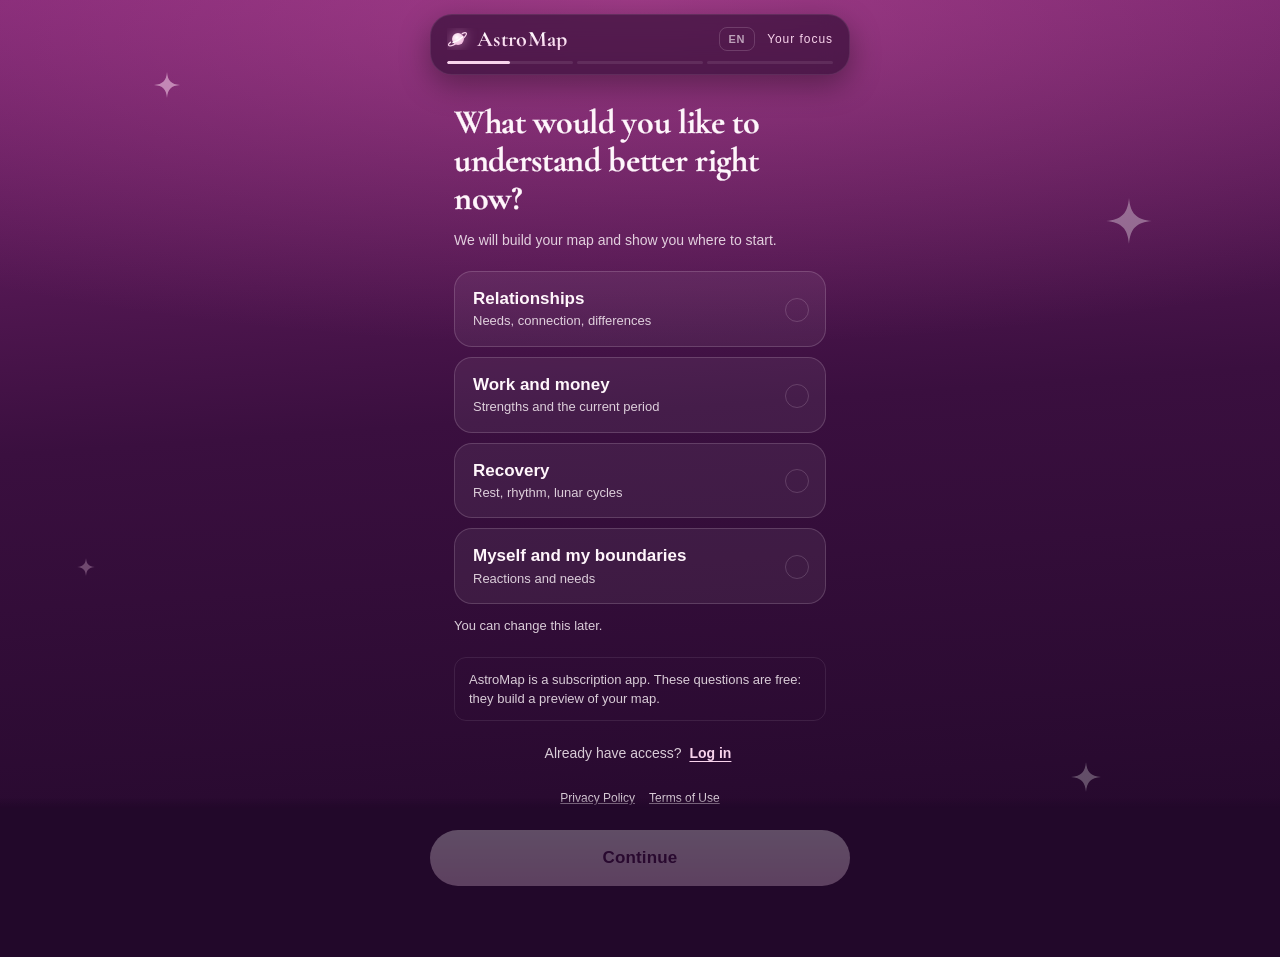
==== commit ae9b1f74: "Funnel: full-height pickers, bolder type, AstroMap wordmark - Date and time wheels fill the space be" ====
--- a/funnel/index.html
+++ b/funnel/index.html
@@ -3,7 +3,7 @@
 <head>
 <meta charset="utf-8">
 <meta name="viewport" content="width=device-width, initial-scale=1, viewport-fit=cover">
-<title>AstroMap App</title>
+<title>AstroMap</title>
 <link rel="icon" href="favicon.ico" sizes="any">
 <link rel="icon" type="image/png" sizes="32x32" href="assets/icons/icon-32.png">
 <link rel="icon" type="image/png" sizes="192x192" href="assets/icons/icon-192.png">
--- a/funnel/css/tokens.css
+++ b/funnel/css/tokens.css
@@ -19,8 +19,8 @@
 
   /* текст */
   --ink:         #FFF6FB;   /* основной текст. На --bg-0 контраст 15:1 */
-  --ink-dim:     rgba(255, 246, 251, 0.72);  /* подписи, хинты. ~8.2:1 */
-  --ink-faint:   rgba(255, 246, 251, 0.52);  /* legal, сноски. ~4.8:1 */
+  --ink-dim:     rgba(255, 246, 251, 0.82);  /* подписи, хинты. ~10:1 */
+  --ink-faint:   rgba(255, 246, 251, 0.62);  /* legal, сноски. ~6:1 */
 
   /* второй цвет — светлая «планета». Имена --gold* оставлены, чтобы не
      переписывать сотню правил: это роль (акцент), а не оттенок. */
--- a/funnel/css/flow.css
+++ b/funnel/css/flow.css
@@ -1096,50 +1096,57 @@
 .dpick__cols { display: flex; margin-top: 16px; }
 .dpick__cols .wheel { flex: 1 1 0; min-width: 0; }
 .dpick__cols .wheel--year { flex-grow: 1.3; }
-.dpick__cols .wheel + .wheel { margin-left: 8px; }
-.wheel__lab { font-size: 11px; letter-spacing: .12em; text-transform: uppercase; color: var(--ink-dim); text-align: center; }
-/* Строка 52px, видно пять: две сверху, выбранная, две снизу. ROW в
-   quiz.js должен совпадать с высотой строки. */
+.wheel__lab { font-size: 12px; font-weight: 600; letter-spacing: .14em; text-transform: uppercase; color: var(--ink-dim); text-align: center; }
+
+/* ПИКЕР НА ВЕСЬ ЭКРАН. Колонки — одна панель с общей полосой выбора,
+   как системный барабан iOS. Высота — сколько строк помещается между
+   заголовком и кнопкой (нечётное число, 5–9): её считает fitPickers() в
+   quiz.js и кладёт в --rows. Строка — 52px, это ROW в quiz.js. */
+.dpick__cols {
+  --rows: 5;
+  position: relative; padding: 14px 8px 10px; border-radius: 28px;
+  border: 1px solid var(--card-line);
+  background: radial-gradient(120% 70% at 50% 50%, rgba(255,255,255,.09), rgba(255,255,255,.03) 70%);
+  box-shadow: inset 0 1px 0 rgba(255,255,255,.08), 0 24px 60px -30px rgba(0,0,0,.6);
+}
 .wheel__win {
-  position: relative; margin-top: 8px; height: 260px; border-radius: var(--radius);
-  border: 1px solid var(--card-line);
-  background: linear-gradient(180deg, rgba(255,255,255,.02), rgba(255,255,255,.06) 50%, rgba(255,255,255,.02));
-  overflow: hidden;
-}
-.wheel__win:focus-visible { outline: 2px solid var(--gold); outline-offset: 2px; }
+  position: relative; margin-top: 8px; height: calc(var(--rows) * 52px);
+  border: 0; border-radius: 0; background: transparent; overflow: hidden;
+}
+.wheel__win:focus-visible { outline: 2px solid var(--gold); outline-offset: -2px; border-radius: 16px; }
 .wheel__list {
   height: 100%; overflow-y: auto; overscroll-behavior: contain; scroll-snap-type: y mandatory;
-  padding: 104px 0; box-sizing: border-box; scrollbar-width: none; -webkit-overflow-scrolling: touch;
-  -webkit-mask-image: linear-gradient(transparent, #000 30%, #000 70%, transparent);
-          mask-image: linear-gradient(transparent, #000 30%, #000 70%, transparent);
+  padding: calc((var(--rows) - 1) / 2 * 52px) 0; box-sizing: border-box; scrollbar-width: none;
+  -webkit-overflow-scrolling: touch; touch-action: pan-y;
+  -webkit-mask-image: linear-gradient(transparent, #000 34%, #000 66%, transparent);
+          mask-image: linear-gradient(transparent, #000 34%, #000 66%, transparent);
 }
 .wheel__list::-webkit-scrollbar { display: none; }
-/* Соседние строки меньше и тусклее, центральная — крупная и яркая.
-   Масштаб, а не font-size: так строка не меняет высоту и привязка не
-   сбивается. */
 .wheel__it {
   height: 52px; line-height: 52px; text-align: center; scroll-snap-align: center;
-  font-family: var(--serif); font-size: 30px; font-weight: 600; color: var(--ink-faint);
+  font-family: var(--serif); font-size: 32px; font-weight: 700; color: var(--ink-faint);
   cursor: pointer; user-select: none; -webkit-user-select: none;
   font-variant-numeric: lining-nums tabular-nums;
-  transform: scale(.6); opacity: .45;
+  transform: scale(.58); opacity: .4;
   transition: transform .12s ease, opacity .12s ease, color .12s ease;
 }
 .wheel__it.n2 { transform: scale(.66); opacity: .55; }
-.wheel__it.n1 { transform: scale(.78); opacity: .8; color: var(--ink-dim); }
-.wheel__it.on { transform: scale(1); opacity: 1; color: var(--ink); }
-.wheel__it.off { opacity: .2; text-decoration: line-through; cursor: default; }
+.wheel__it.n1 { transform: scale(.8); opacity: .82; color: var(--ink-dim); }
+.wheel__it.on { transform: scale(1.06); opacity: 1; color: var(--ink); }
+.wheel__it.off { opacity: .18; text-decoration: line-through; cursor: default; }
+/* Общая полоса выбора: у каждой колонки свой кусок от края до края,
+   крайние скруглены — вместе это одна полоса через всю панель. */
 .wheel__mark {
-  position: absolute; left: 6px; right: 6px; top: 104px; height: 52px; pointer-events: none;
-  border-top: 1px solid var(--gold-line); border-bottom: 1px solid var(--gold-line); border-radius: 12px;
-  background: var(--gold-soft);
-}
-.wheel:not(.wheel--unset) .wheel__it.on { color: var(--gold); }
+  position: absolute; left: 0; right: 0; top: calc((var(--rows) - 1) / 2 * 52px); height: 52px; pointer-events: none;
+  background: rgba(248, 211, 236, .14);
+  border-top: 1px solid rgba(248, 211, 236, .38); border-bottom: 1px solid rgba(248, 211, 236, .38);
+}
+.dpick__cols .wheel:first-child .wheel__mark { left: 4px; border-left: 1px solid rgba(248, 211, 236, .38); border-radius: 16px 0 0 16px; }
+.dpick__cols .wheel:last-child .wheel__mark { right: 4px; border-right: 1px solid rgba(248, 211, 236, .38); border-radius: 0 16px 16px 0; }
+.wheel:not(.wheel--unset) .wheel__it.on { color: var(--gold); text-shadow: 0 0 18px rgba(248,211,236,.35); }
 .wheel--unset .wheel__it.on { color: var(--ink-dim); }
-.wheel--unset .wheel__mark { border-style: dashed; background: transparent; }
+.wheel--unset .wheel__mark { background: rgba(248, 211, 236, .06); }
 @media (prefers-reduced-motion: reduce) { .wheel__it { transition: none; } }
-.dpick__dec { display: flex; flex-wrap: wrap; margin-top: 12px; }
-.dpick__dec .chip { margin: 0 6px 6px 0; min-height: 44px; padding: 0 12px; font-size: 13px; }
 
 /* --- место: результаты списком под полем, без всплывающего меню ----------- */
 .q-results { list-style: none; margin: 8px 0 0; padding: 0; }
@@ -1202,3 +1209,41 @@
    оказались бы на 150px ниже содержимого. */
 html[data-variant="q2"] .scr.q.is-active { padding-bottom: 0; }
 html[data-variant="q2"] .q-docs { padding-bottom: calc(152px + env(safe-area-inset-bottom, 0px)); }
+
+/* Основные тексты — на ступень плотнее. Cormorant уже 700 у заголовка,
+   поэтому плотность заголовку добавляет тонкая обводка буквы. */
+.h1 { -webkit-text-stroke: .35px currentColor; }
+.tile__t, .b3__sign, .pv__h, .q-chosen__n, .res__val, .q-asp b { font-weight: 700; }
+.q-frag { font-weight: 500; }
+.q-readout { font-weight: 700; }
+
+/* Название в шапке: «AstroMap» без «App» — жирный серифный знак с
+   бело-розовым градиентом и маленькой планетой с кольцом, как на логотипе. */
+.top__brand {
+  display: inline-flex; align-items: center; gap: 8px;
+  font-family: var(--serif); font-style: normal; font-weight: 700;
+  font-size: 22px; line-height: 1; letter-spacing: .015em;
+  color: var(--ink);
+  background: linear-gradient(180deg, #FFFFFF 15%, #F6CBE8 95%);
+  -webkit-background-clip: text; background-clip: text; -webkit-text-fill-color: transparent;
+}
+.top__brand::before {
+  content: ''; flex: none; width: 22px; height: 22px;
+  background: no-repeat center / contain url("data:image/svg+xml,%3Csvg xmlns='http://www.w3.org/2000/svg' viewBox='0 0 32 32'%3E%3Cdefs%3E%3CradialGradient id='g' cx='40%25' cy='38%25' r='65%25'%3E%3Cstop offset='0' stop-color='%23fff'/%3E%3Cstop offset='1' stop-color='%23F2B8DE'/%3E%3C/radialGradient%3E%3C/defs%3E%3Cpath d='M5.2 20.6C2.6 22.6 1.6 24.4 2.4 25.4c1.4 1.8 8.3-.7 15.4-5.6s11.6-10.6 10.2-12.4c-.8-1-3-.6-5.9.8' fill='none' stroke='%23F8D3EC' stroke-width='1.7' stroke-linecap='round'/%3E%3Ccircle cx='16' cy='16' r='8.6' fill='url(%23g)'/%3E%3Cpath d='M8.6 21.3c4.3-1.4 10-4.7 14.6-8.6' fill='none' stroke='%23fff' stroke-width='1.7' stroke-linecap='round'/%3E%3C/svg%3E");
+  filter: drop-shadow(0 0 6px rgba(248, 190, 230, .55));
+}
+@media (max-width: 340px) { .top__brand { font-size: 19px; } }
+
+/* Узкий экран: шапке не хватает места на «назад», знак, язык и название
+   фазы — фаза и так видна по полосе прогресса, подпись прячем. */
+@media (max-width: 360px) {
+  html[data-variant="q2"] .top__pct { display: none; }
+}
+/* Низкий экран (iPhone SE, клавиатура, встроенный браузер с панелями):
+   пикер компактнее, чтобы над кнопкой поместились хотя бы три строки. */
+@media (max-height: 700px) {
+  .q-pick { display: none; }
+  .q-readout { font-size: 36px; }
+  .dpick { margin-top: 10px; }
+  .dpick__cols { margin-top: 10px; padding-top: 10px; }
+}
